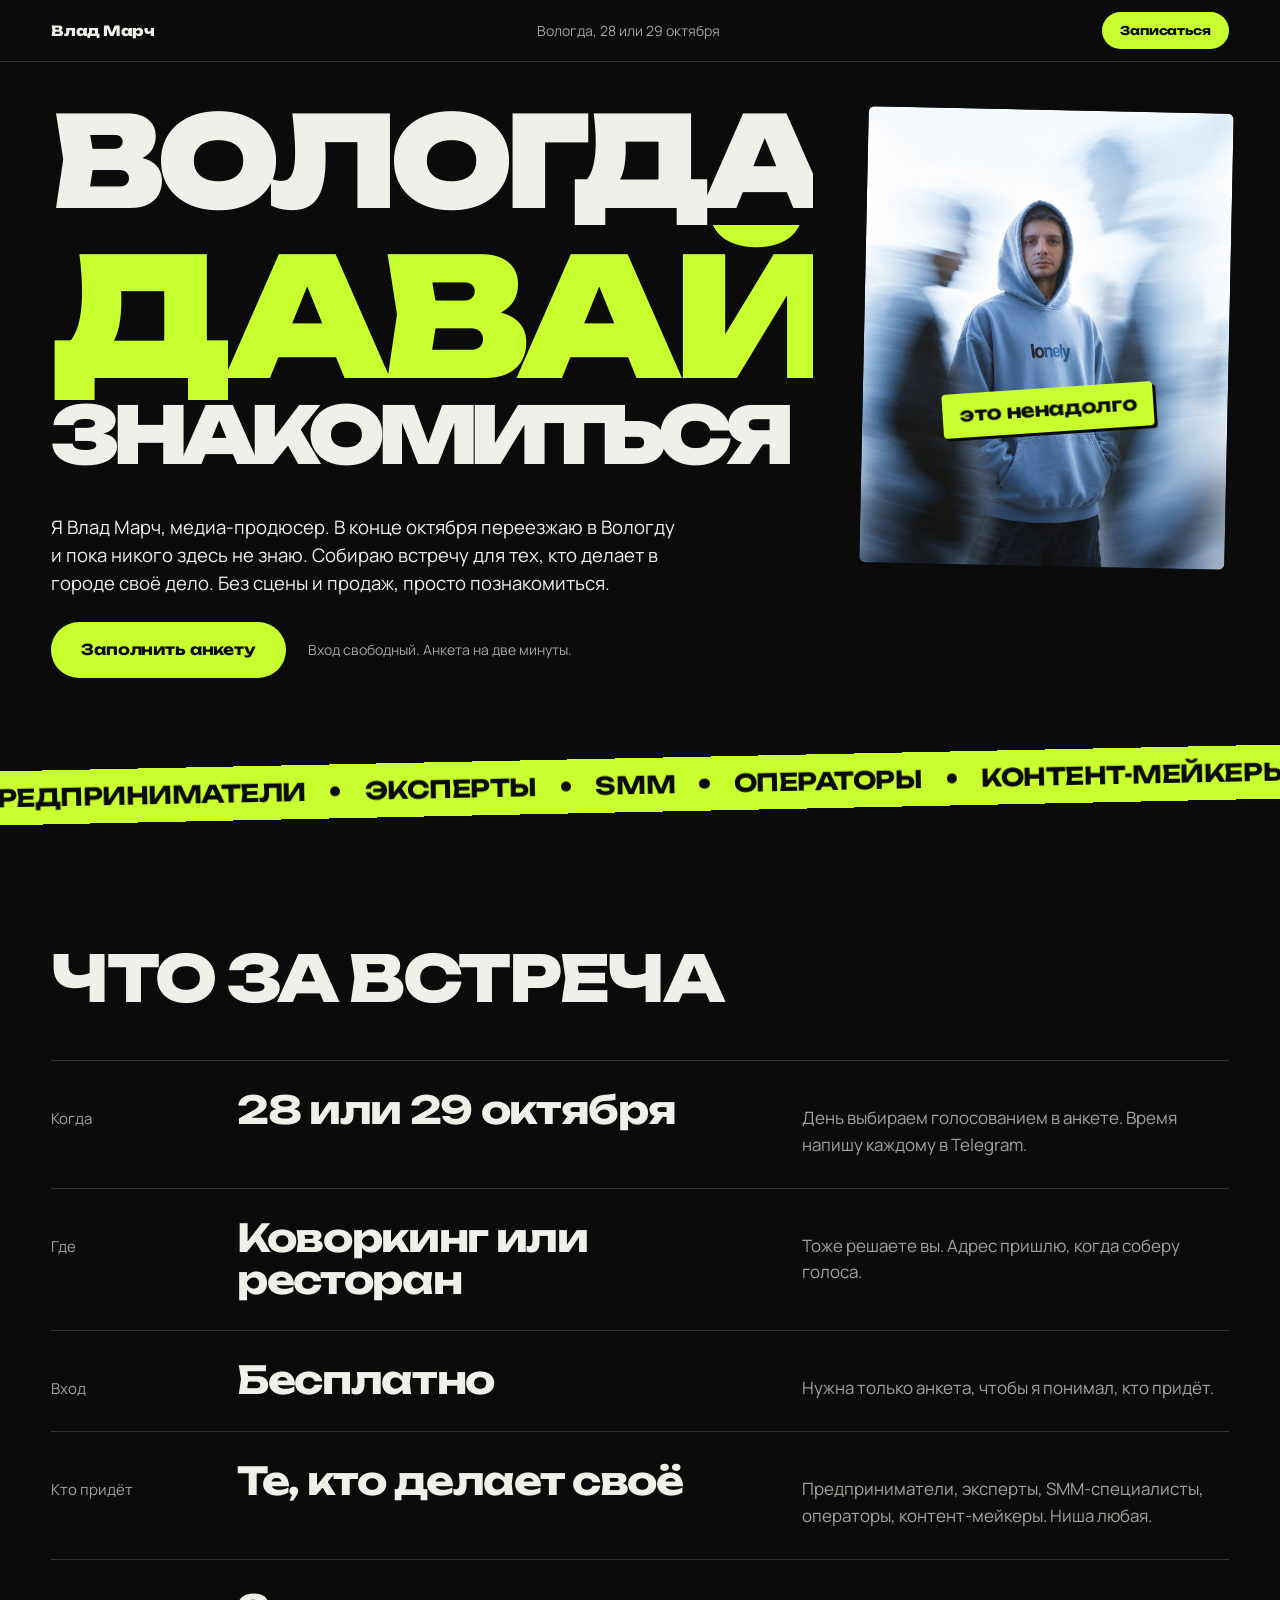
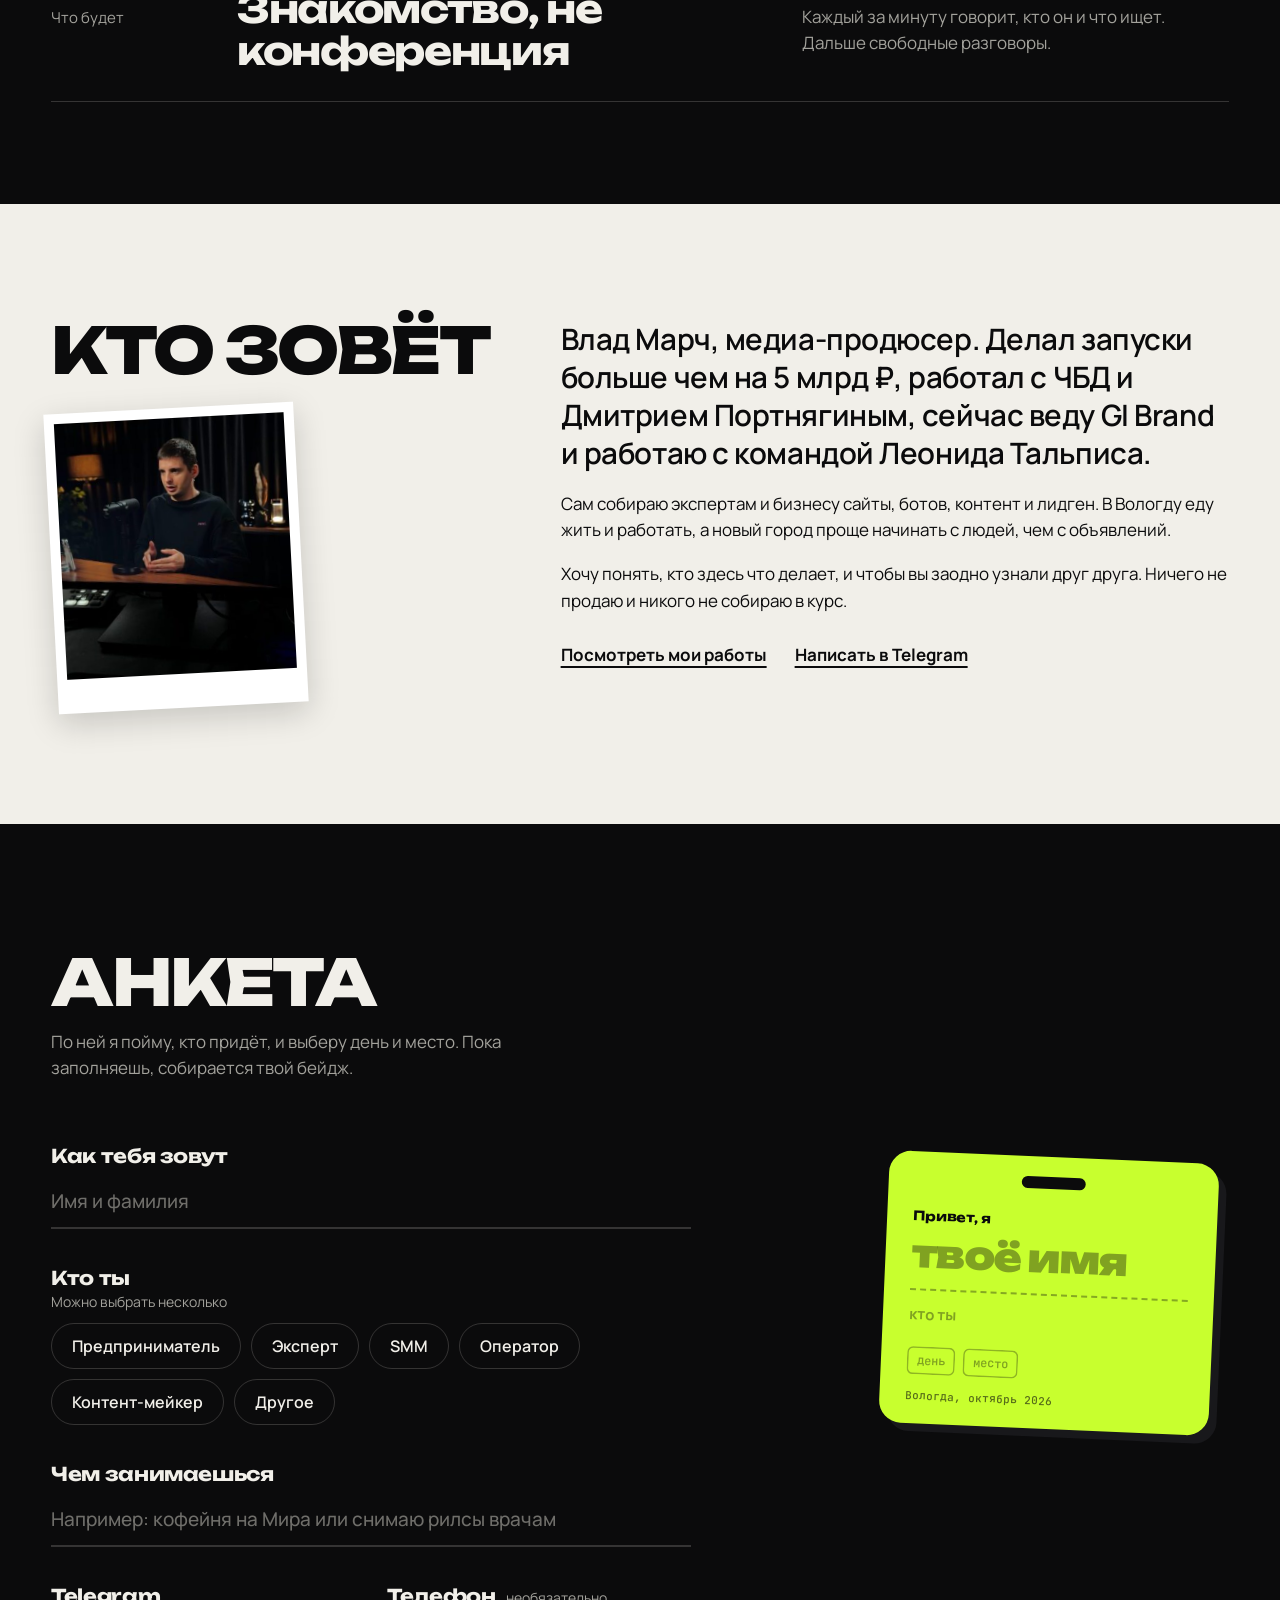
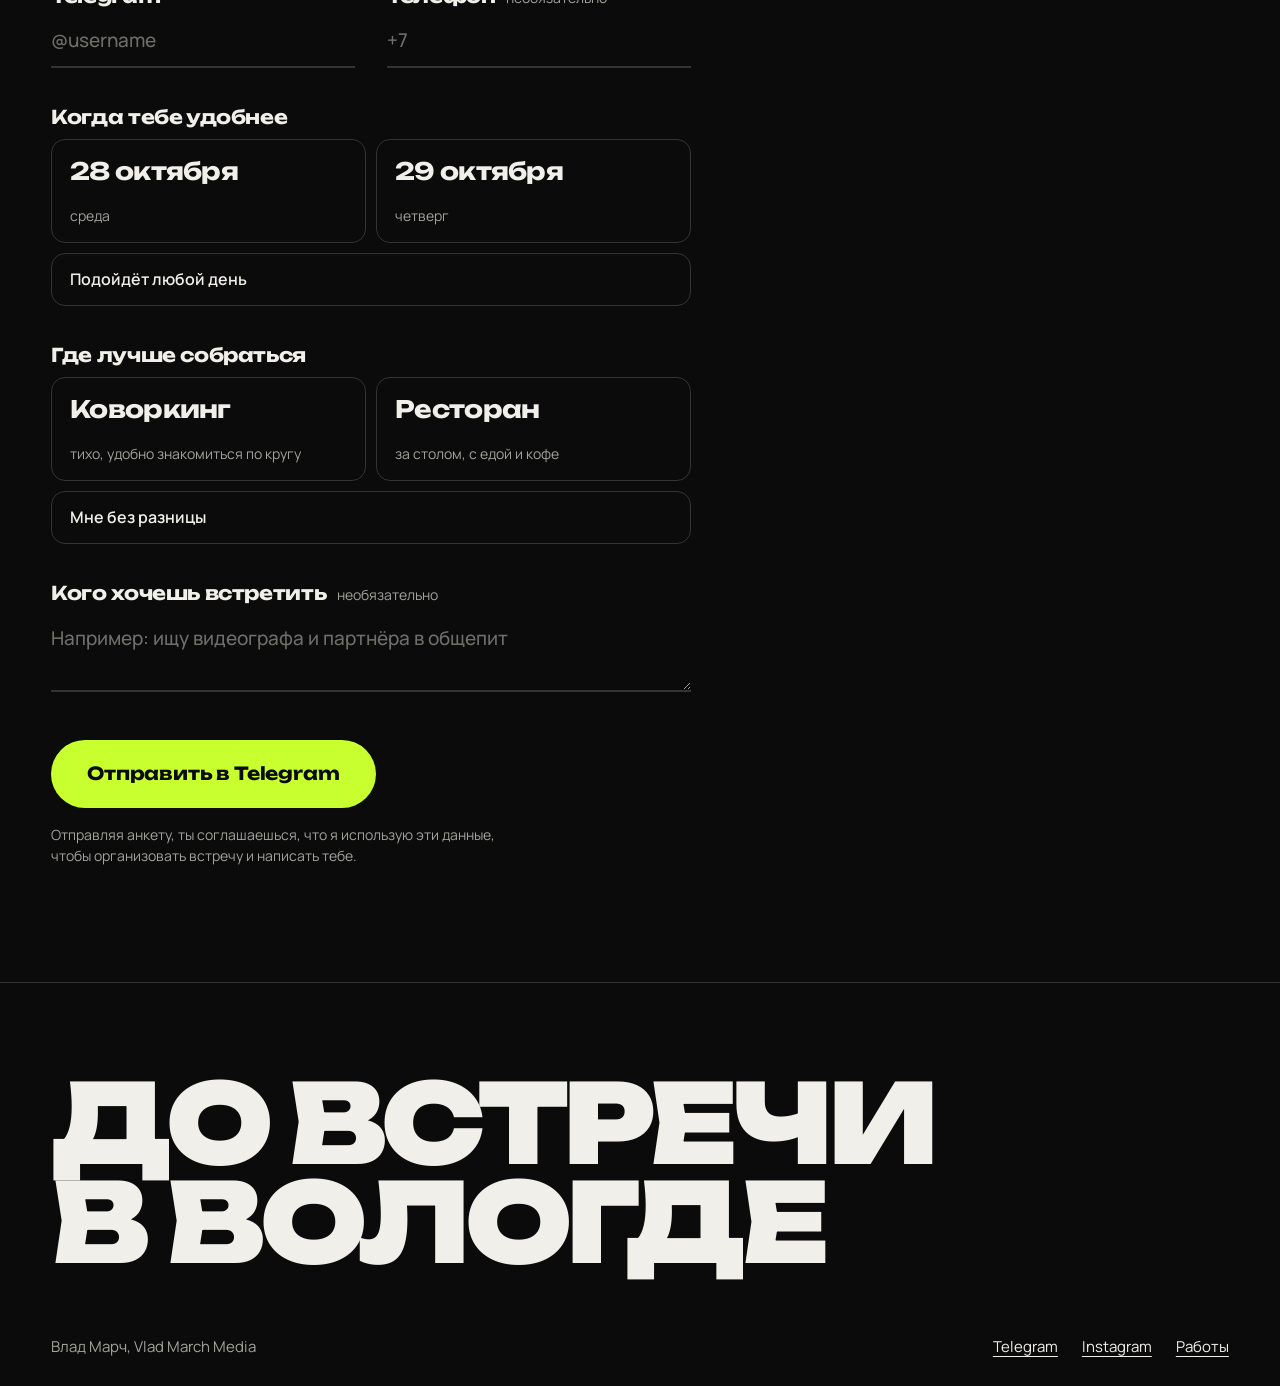
==== index.html @ 01458298 "Сайт встречи в Вологде: плакат, афиша, анкета с бейджем Co-Authored-By: Claude Opus 5.5 <noreply@ant" ====
<!doctype html>
<html lang="ru">
<head>
<meta charset="utf-8">
<meta name="viewport" content="width=device-width, initial-scale=1">
<title>Вологда, давай знакомиться. Встреча 28 или 29 октября</title>
<meta name="description" content="Бесплатная встреча для предпринимателей, экспертов, SMM-специалистов, операторов и контент-мейкеров Вологды. 28 или 29 октября 2026. Нужна только анкета.">
<meta name="robots" content="noindex">
<meta name="theme-color" content="#0b0b0c">
<meta property="og:type" content="website">
<meta property="og:title" content="Вологда, давай знакомиться">
<meta property="og:description" content="Бесплатная встреча для тех, кто делает своё дело в городе. 28 или 29 октября.">
<meta property="og:image" content="https://shumniyvlad-cell.github.io/vologda-networking/img/og.jpg">
<meta property="og:url" content="https://shumniyvlad-cell.github.io/vologda-networking/">
<meta name="twitter:card" content="summary_large_image">
<link rel="preconnect" href="https://fonts.googleapis.com">
<link rel="preconnect" href="https://fonts.gstatic.com" crossorigin>
<link href="https://fonts.googleapis.com/css2?family=JetBrains+Mono:wght@500&family=Manrope:wght@400;500;600;700&family=Unbounded:wght@500;700;800;900&display=swap" rel="stylesheet">
<link rel="stylesheet" href="style.css">
<script>
(function () {
  var d = document.documentElement, f = null;
  try {
    var q = new URLSearchParams(location.search);
    if (q.has("motion")) localStorage.setItem("motion", q.get("motion"));
    f = localStorage.getItem("motion");
  } catch (e) {}
  var reduce = window.matchMedia("(prefers-reduced-motion: reduce)").matches;
  if (f === "1" || (!reduce && f !== "0")) d.classList.add("motion");
})();
</script>
</head>
<body>

<header class="top">
  <a class="top-name" href="#about">Влад Марч</a>
  <p class="top-meta">Вологда, 28 или 29 октября</p>
  <a class="btn btn-sm" href="#anketa">Записаться</a>
</header>

<main>
  <section class="hero">
    <h1 class="poster" aria-label="Вологда, давай знакомиться">
      <span class="fit" aria-hidden="true"><span>Вологда</span></span>
      <span class="fit" aria-hidden="true"><span>давай</span></span>
      <span class="fit" aria-hidden="true"><span>знакомиться</span></span>
    </h1>

    <figure class="hero-photo">
      <img src="img/vlad.jpg" alt="Влад Марч в голубом худи с надписью lonely стоит среди размытых прохожих" width="1122" height="1402">
      <figcaption class="sticker">это ненадолго</figcaption>
    </figure>

    <div class="hero-foot">
      <p class="lede">Я Влад Марч, медиа-продюсер. В конце октября переезжаю в Вологду и пока никого здесь не знаю. Собираю встречу для тех, кто делает в городе своё дело. Без сцены и продаж, просто познакомиться.</p>
      <div class="hero-cta">
        <a class="btn" href="#anketa">Заполнить анкету</a>
        <p class="hint">Вход свободный. Анкета на две минуты.</p>
      </div>
    </div>
  </section>

  <div class="tape" aria-hidden="true">
    <div class="tape-track">
      <p><span>предприниматели</span><span>эксперты</span><span>SMM</span><span>операторы</span><span>контент-мейкеры</span><span>бизнесмены</span><span>все, кто делает своё</span></p>
      <p><span>предприниматели</span><span>эксперты</span><span>SMM</span><span>операторы</span><span>контент-мейкеры</span><span>бизнесмены</span><span>все, кто делает своё</span></p>
    </div>
  </div>

  <section class="afisha" id="vstrecha">
    <h2 class="h2">Что за встреча</h2>
    <dl class="rows">
      <div class="row">
        <dt>Когда</dt>
        <dd><strong>28 или 29 октября</strong><span>День выбираем голосованием в анкете. Время напишу каждому в Telegram.</span></dd>
      </div>
      <div class="row">
        <dt>Где</dt>
        <dd><strong>Коворкинг или ресторан</strong><span>Тоже решаете вы. Адрес пришлю, когда соберу голоса.</span></dd>
      </div>
      <div class="row">
        <dt>Вход</dt>
        <dd><strong>Бесплатно</strong><span>Нужна только анкета, чтобы я понимал, кто придёт.</span></dd>
      </div>
      <div class="row">
        <dt>Кто придёт</dt>
        <dd><strong>Те, кто делает своё</strong><span>Предприниматели, эксперты, SMM-специалисты, операторы, контент-мейкеры. Ниша любая.</span></dd>
      </div>
      <div class="row">
        <dt>Что будет</dt>
        <dd><strong>Знакомство, не конференция</strong><span>Каждый за минуту говорит, кто он и что ищет. Дальше свободные разговоры.</span></dd>
      </div>
    </dl>
  </section>

  <section class="about" id="about">
    <div class="about-side">
      <h2 class="h2">Кто зовёт</h2>
      <figure class="polaroid">
        <img src="img/vlad-podcast.jpg" alt="Влад Марч записывает подкаст за столом с микрофоном" width="386" height="430" loading="lazy">
      </figure>
    </div>
    <div class="about-body">
      <p class="about-lead">Влад Марч, медиа-продюсер. Делал запуски больше чем на 5&nbsp;млрд&nbsp;₽, работал с ЧБД и Дмитрием Портнягиным, сейчас веду GI&nbsp;Brand и работаю с командой Леонида Тальписа.</p>
      <p>Сам собираю экспертам и бизнесу сайты, ботов, контент и лидген. В Вологду еду жить и работать, а новый город проще начинать с людей, чем с объявлений.</p>
      <p>Хочу понять, кто здесь что делает, и чтобы вы заодно узнали друг друга. Ничего не продаю и никого не собираю в курс.</p>
      <p class="about-links">
        <a href="https://shumniyvlad-cell.github.io/vlad-portfolio/" target="_blank" rel="noopener">Посмотреть мои работы</a>
        <a href="https://t.me/marchvlv" target="_blank" rel="noopener">Написать в Telegram</a>
      </p>
    </div>
  </section>

  <section class="anketa" id="anketa">
    <div class="anketa-head">
      <h2 class="h2">Анкета</h2>
      <p>По ней я пойму, кто придёт, и выберу день и место. Пока заполняешь, собирается твой бейдж.</p>
    </div>

    <form class="form" id="form" novalidate>
      <div class="fields">
        <div class="field">
          <label for="f-name">Как тебя зовут</label>
          <input id="f-name" name="name" type="text" autocomplete="name" placeholder="Имя и фамилия" required>
          <p class="err" data-err="name"></p>
        </div>

        <fieldset class="field">
          <legend>Кто ты</legend>
          <p class="sub">Можно выбрать несколько</p>
          <div class="chips">
            <label class="chip"><input type="checkbox" name="role" value="Предприниматель"><span>Предприниматель</span></label>
            <label class="chip"><input type="checkbox" name="role" value="Эксперт"><span>Эксперт</span></label>
            <label class="chip"><input type="checkbox" name="role" value="SMM"><span>SMM</span></label>
            <label class="chip"><input type="checkbox" name="role" value="Оператор"><span>Оператор</span></label>
            <label class="chip"><input type="checkbox" name="role" value="Контент-мейкер"><span>Контент-мейкер</span></label>
            <label class="chip"><input type="checkbox" name="role" value="Другое"><span>Другое</span></label>
          </div>
          <p class="err" data-err="role"></p>
        </fieldset>

        <div class="field">
          <label for="f-what">Чем занимаешься</label>
          <input id="f-what" name="what" type="text" placeholder="Например: кофейня на Мира или снимаю рилсы врачам" maxlength="90">
        </div>

        <div class="field-pair">
          <div class="field">
            <label for="f-tg">Telegram</label>
            <input id="f-tg" name="telegram" type="text" autocomplete="off" autocapitalize="off" spellcheck="false" placeholder="@username" required>
            <p class="err" data-err="telegram"></p>
          </div>
          <div class="field">
            <label for="f-phone">Телефон <i>необязательно</i></label>
            <input id="f-phone" name="phone" type="tel" autocomplete="tel" placeholder="+7">
          </div>
        </div>

        <fieldset class="field">
          <legend>Когда тебе удобнее</legend>
          <div class="votes">
            <label class="vote"><input type="radio" name="date" value="28 октября" data-badge="28.10, среда"><span><b>28 октября</b><i>среда</i></span></label>
            <label class="vote"><input type="radio" name="date" value="29 октября" data-badge="29.10, четверг"><span><b>29 октября</b><i>четверг</i></span></label>
            <label class="vote vote-any"><input type="radio" name="date" value="Любой из двух дней" data-badge="28 или 29.10"><span><b>Подойдёт любой день</b></span></label>
          </div>
          <p class="err" data-err="date"></p>
        </fieldset>

        <fieldset class="field">
          <legend>Где лучше собраться</legend>
          <div class="votes">
            <label class="vote"><input type="radio" name="place" value="Коворкинг" data-badge="коворкинг"><span><b>Коворкинг</b><i>тихо, удобно знакомиться по кругу</i></span></label>
            <label class="vote"><input type="radio" name="place" value="Ресторан" data-badge="ресторан"><span><b>Ресторан</b><i>за столом, с едой и кофе</i></span></label>
            <label class="vote vote-any"><input type="radio" name="place" value="Без разницы" data-badge="где угодно"><span><b>Мне без разницы</b></span></label>
          </div>
          <p class="err" data-err="place"></p>
        </fieldset>

        <div class="field">
          <label for="f-seek">Кого хочешь встретить <i>необязательно</i></label>
          <textarea id="f-seek" name="seek" rows="2" placeholder="Например: ищу видеографа и партнёра в общепит" maxlength="300"></textarea>
        </div>

        <input class="hp" type="text" name="company" tabindex="-1" autocomplete="off" aria-hidden="true">
      </div>

      <aside class="badge-wrap" aria-hidden="true">
        <div class="badge" id="badge">
          <span class="badge-slot"></span>
          <p class="badge-hello">Привет, я</p>
          <p class="badge-name is-empty" id="b-name">твоё имя</p>
          <p class="badge-role is-empty" id="b-role">кто ты</p>
          <p class="badge-what" id="b-what"></p>
          <div class="badge-foot">
            <span class="is-empty" id="b-date">день</span>
            <span class="is-empty" id="b-place">место</span>
          </div>
          <p class="badge-city">Вологда, октябрь 2026</p>
          <span class="badge-stamp">в списке</span>
        </div>
      </aside>

      <div class="submit">
        <button class="btn btn-lg" type="submit" id="submit">Записаться на встречу</button>
        <p class="consent">Отправляя анкету, ты соглашаешься, что я использую эти данные, чтобы организовать встречу и написать тебе.</p>
        <p class="err err-form" data-err="form"></p>
      </div>
    </form>

    <div class="done" id="done" hidden tabindex="-1">
      <h3 class="done-title" id="done-title"></h3>
      <p id="done-text"></p>
      <div class="done-actions">
        <a class="btn" id="done-tg" href="#" target="_blank" rel="noopener" hidden>Открыть Telegram с анкетой</a>
        <button class="link-btn" type="button" id="done-copy" hidden>Скопировать анкету</button>
      </div>
    </div>
  </section>
</main>

<footer class="foot">
  <p class="foot-big">До встречи<br>в Вологде</p>
  <div class="foot-row">
    <p>Влад Марч, Vlad March Media</p>
    <p class="foot-links">
      <a href="https://t.me/marchvlv" target="_blank" rel="noopener">Telegram</a>
      <a href="https://www.instagram.com/march.vlv" target="_blank" rel="noopener">Instagram</a>
      <a href="https://shumniyvlad-cell.github.io/vlad-portfolio/" target="_blank" rel="noopener">Работы</a>
    </p>
  </div>
</footer>

<script src="main.js"></script>
</body>
</html>
---- style.css ----
:root {
  --ink: #0b0b0c;
  --ink-2: #18181b;
  --paper: #f1efe9;
  --muted: #a3a29c;
  --line: rgba(241, 239, 233, .18);
  --lime: #c8ff2e;
  --ice: #b9cfe8;
  --warn: #ff7a59;
  --display: "Unbounded", "Arial Black", system-ui, sans-serif;
  --body: "Manrope", system-ui, -apple-system, sans-serif;
  --mono: "JetBrains Mono", ui-monospace, monospace;
  --pad: clamp(16px, 4vw, 56px);
  --ease: cubic-bezier(.2, .8, .2, 1);
  color-scheme: dark;
}

*, *::before, *::after { box-sizing: border-box; margin: 0; padding: 0; }
html { -webkit-text-size-adjust: 100%; overflow-x: clip; }
html.motion { scroll-behavior: smooth; }
body {
  background: var(--ink);
  color: var(--paper);
  font: 400 17px/1.55 var(--body);
  overflow-x: clip;
  -webkit-font-smoothing: antialiased;
}
img { display: block; max-width: 100%; height: auto; }
a { color: inherit; }
fieldset { border: 0; min-width: 0; }
::selection { background: var(--lime); color: var(--ink); }
:focus-visible { outline: 3px solid var(--lime); outline-offset: 3px; }
[hidden] { display: none !important; }
[id] { scroll-margin-top: 84px; }

/* кнопки */
.btn {
  display: inline-flex; align-items: center; justify-content: center;
  font: 700 15px/1.1 var(--display); letter-spacing: -.01em;
  color: var(--ink); background: var(--lime);
  padding: 20px 30px; border: 0; border-radius: 999px;
  text-decoration: none; cursor: pointer;
  transition: transform .25s var(--ease), box-shadow .25s var(--ease);
}
.btn:hover { transform: translate(-2px, -2px); box-shadow: 4px 4px 0 var(--paper); }
.btn:active { transform: none; box-shadow: none; }
.btn:focus-visible { outline-color: var(--paper); }
.btn-sm { font-size: 12px; padding: 12px 18px; }
.btn-lg { font-size: clamp(15px, 1.5vw, 18px); padding: 24px 36px; }
.btn[disabled] { opacity: .6; cursor: progress; transform: none; box-shadow: none; }
.link-btn {
  font: 600 15px/1.2 var(--body); color: var(--paper); background: none; border: 0;
  text-decoration: underline; text-underline-offset: 4px; cursor: pointer; padding: 8px 0;
}

/* шапка */
.top {
  position: fixed; inset: 0 0 auto 0; z-index: 40;
  display: flex; align-items: center; justify-content: space-between; gap: 16px;
  padding: 12px var(--pad);
  background: var(--ink); border-bottom: 1px solid var(--line);
}
.top-name { font: 800 14px/1 var(--display); letter-spacing: -.02em; text-decoration: none; }
.top-meta { font-size: 14px; color: var(--muted); }

/* первый экран */
.hero {
  display: grid; gap: clamp(20px, 3vw, 40px);
  grid-template-columns: minmax(0, 1fr);
  grid-template-areas: "title" "photo" "foot";
  padding: 88px var(--pad) clamp(40px, 6vw, 72px);
}
.poster {
  grid-area: title;
  font: 900 12vw/.9 var(--display);
  letter-spacing: -.05em; text-transform: uppercase;
}
.fit { display: block; overflow: hidden; white-space: nowrap; padding-bottom: .06em; }
.fit > span { display: inline-block; }
.fit:nth-child(2) { color: var(--lime); padding-top: .1em; }

.hero-photo {
  grid-area: photo; position: relative; align-self: start;
  aspect-ratio: 5 / 4; transform: rotate(1.2deg);
}
.hero-photo img { width: 100%; height: 100%; object-fit: cover; object-position: 50% 34%; border-radius: 6px; }
.sticker {
  position: absolute; left: 27%; top: 74%;
  font: 700 clamp(13px, 1.5vw, 19px)/1 var(--display); letter-spacing: -.02em;
  color: var(--ink); background: var(--lime);
  padding: .65em .9em; border-radius: 4px;
  transform: rotate(-5deg); white-space: nowrap;
  box-shadow: 3px 3px 0 var(--ink);
}

.hero-foot { grid-area: foot; display: grid; gap: 24px; align-content: start; }
.lede { font-size: clamp(17px, 1.45vw, 21px); line-height: 1.5; max-width: 34em; }
.hero-cta { display: flex; flex-wrap: wrap; align-items: center; gap: 14px 22px; }
.hint { font-size: 14px; color: var(--muted); }

@media (min-width: 900px) {
  .hero {
    grid-template-columns: minmax(0, 1fr) minmax(280px, 31%);
    grid-template-areas: "title photo" "foot photo";
    grid-template-rows: auto 1fr;
    column-gap: clamp(28px, 4vw, 64px);
    padding-top: 104px;
  }
  .hero-photo { aspect-ratio: 4 / 5; margin-top: 6px; }
  .hero-photo img { object-position: 50% 50%; }
  .sticker { left: 22%; top: 61%; }
}
@media (max-width: 560px) { .top-meta { display: none; } }

/* лента */
.tape {
  background: var(--lime); color: var(--ink);
  width: 104vw; margin: 8px 0 8px -2vw; padding: 15px 0;
  transform: rotate(-1.2deg); overflow: hidden;
}
.tape-track { display: flex; width: max-content; }
.tape p { display: flex; flex: none; font: 700 clamp(15px, 1.9vw, 26px)/1 var(--display); letter-spacing: -.02em; text-transform: uppercase; white-space: nowrap; }
.tape span { display: inline-flex; align-items: center; }
.tape span::after { content: ""; width: .42em; height: .42em; border-radius: 50%; background: var(--ink); margin: 0 1em; }
.motion .tape-track { animation: tape 32s linear infinite; }
@keyframes tape { to { transform: translateX(-50%); } }

/* заголовки секций */
.h2 {
  font: 800 clamp(30px, 5vw, 72px)/.95 var(--display);
  letter-spacing: -.04em; text-transform: uppercase;
}

/* афиша */
.afisha { padding: clamp(72px, 10vw, 140px) var(--pad) clamp(56px, 8vw, 110px); }
.rows { margin-top: clamp(28px, 4vw, 56px); border-top: 1px solid var(--line); }
.row { display: grid; gap: 6px; padding: 22px 0 24px; border-bottom: 1px solid var(--line); }
.row dt { font-size: 15px; color: var(--muted); }
.row dd { display: grid; gap: 8px; }
.row strong { font: 700 clamp(21px, 3vw, 42px)/1.08 var(--display); letter-spacing: -.035em; }
.row dd span { color: var(--muted); max-width: 30em; }
@media (min-width: 900px) {
  .row { grid-template-columns: 180px minmax(0, 1fr); align-items: baseline; padding: 28px 0 30px; }
  .row dd { grid-template-columns: minmax(0, 1.25fr) minmax(0, 1fr); gap: 32px; align-items: baseline; }
}

/* кто зовёт */
.about {
  background: var(--paper); color: var(--ink);
  padding: clamp(64px, 9vw, 120px) var(--pad);
  display: grid; gap: clamp(28px, 5vw, 72px);
}
.about ::selection { background: var(--ink); color: var(--lime); }
.about-side { display: grid; gap: 28px; align-content: start; justify-items: start; }
.polaroid { background: #fff; padding: 10px 10px 34px; transform: rotate(-3deg); box-shadow: 0 10px 30px rgba(11, 11, 12, .18); width: min(250px, 62vw); }
.about-body { display: grid; gap: 18px; align-content: start; max-width: 40em; }
.about-lead { font: 600 clamp(21px, 2.3vw, 31px)/1.3 var(--body); letter-spacing: -.015em; }
.about-links { display: flex; flex-wrap: wrap; gap: 10px 28px; margin-top: 10px; }
.about-links a { font-weight: 700; text-underline-offset: 5px; text-decoration-thickness: 2px; }
.about-links a:hover { background: var(--lime); }
.about :focus-visible { outline-color: var(--ink); }
@media (min-width: 900px) {
  .about { grid-template-columns: minmax(0, .8fr) minmax(0, 1.2fr); }
}

/* анкета */
.anketa { padding: clamp(72px, 10vw, 140px) var(--pad) clamp(64px, 9vw, 120px); }
.anketa-head { display: grid; gap: 16px; margin-bottom: clamp(32px, 5vw, 64px); }
.anketa-head p { color: var(--muted); max-width: 30em; }

.form { display: grid; gap: 40px; grid-template-columns: minmax(0, 1fr); }
.fields { display: grid; gap: 38px; }
.field { display: grid; gap: 10px; align-content: start; }
.field-pair { display: grid; gap: 38px; }
.field > label, .field > legend { font: 700 clamp(16px, 1.5vw, 19px)/1.2 var(--display); letter-spacing: -.02em; }
.field > legend { margin-bottom: 10px; }
.field > label i { font: 400 14px/1 var(--body); font-style: normal; color: var(--muted); letter-spacing: 0; margin-left: 6px; }
.sub { font-size: 14px; color: var(--muted); margin-top: -8px; }

.field input[type="text"], .field input[type="tel"], .field textarea {
  width: 100%; font: 500 19px/1.4 var(--body); color: var(--paper);
  background: transparent; border: 0; border-bottom: 2px solid var(--line);
  padding: 10px 0 12px; border-radius: 0; resize: vertical;
  transition: border-color .2s;
}
.field input::placeholder, .field textarea::placeholder { color: #6f6e6a; }
.field input:focus, .field textarea:focus { outline: none; border-bottom-color: var(--lime); }
.field.is-bad input { border-bottom-color: var(--warn); }
.err { font-size: 14px; color: var(--warn); min-height: 0; }
.err:empty { display: none; }
.hp { position: absolute; left: -9999px; width: 1px; height: 1px; opacity: 0; }

.chips { display: flex; flex-wrap: wrap; gap: 10px; }
.chip, .vote { position: relative; cursor: pointer; }
.chip input, .vote input { position: absolute; opacity: 0; inset: 0; width: 100%; height: 100%; cursor: pointer; margin: 0; }
.chip span {
  display: block; font: 600 16px/1 var(--body); padding: 14px 20px;
  border: 1.5px solid var(--line); border-radius: 999px;
  transition: background .18s, color .18s, border-color .18s;
}
.chip:hover span { border-color: var(--paper); }
.chip input:checked + span { background: var(--lime); border-color: var(--lime); color: var(--ink); }
.chip input:focus-visible + span, .vote input:focus-visible + span { outline: 3px solid var(--lime); outline-offset: 3px; }

.votes { display: grid; gap: 10px; grid-template-columns: repeat(2, minmax(0, 1fr)); }
.vote span {
  display: grid; gap: 8px; align-content: space-between; height: 100%; min-height: 104px;
  padding: 18px 18px 16px; border: 1.5px solid var(--line); border-radius: 14px;
  transition: background .18s, color .18s, border-color .18s, transform .25s var(--ease);
}
.vote b { font: 700 clamp(16px, 1.9vw, 24px)/1.1 var(--display); letter-spacing: -.03em; }
.vote i { font: 400 14px/1.35 var(--body); font-style: normal; color: var(--muted); }
.vote:hover span { border-color: var(--paper); }
.vote input:checked + span { background: var(--lime); border-color: var(--lime); color: var(--ink); transform: rotate(-1deg); }
.vote input:checked + span i { color: rgba(11, 11, 12, .7); }
.vote-any { grid-column: 1 / -1; }
.vote-any span { min-height: 0; padding: 16px 18px; }
.vote-any b { font: 600 16px/1.2 var(--body); letter-spacing: 0; }
.vote-any input:checked + span { transform: none; }

/* бейдж */
.badge-wrap { display: grid; justify-items: center; padding: 8px 0; }
.badge {
  position: relative; width: min(330px, 100%);
  background: var(--lime); color: var(--ink);
  border-radius: 22px; padding: 58px 26px 22px;
  transform: rotate(2.5deg);
  box-shadow: 8px 8px 0 var(--ink-2);
  transition: transform .5s var(--ease);
}
.badge-slot { position: absolute; top: 20px; left: 50%; width: 64px; height: 12px; margin-left: -32px; border-radius: 99px; background: var(--ink); }
.badge-hello { font: 700 13px/1 var(--display); letter-spacing: -.01em; }
.badge-name { font: 900 38px/1 var(--display); letter-spacing: -.045em; margin-top: 12px; overflow-wrap: anywhere; min-height: 1em; }
.badge-name.is-mid { font-size: 28px; }
.badge-name.is-long { font-size: 21px; line-height: 1.08; }
.badge-role { font: 700 15px/1.3 var(--body); margin-top: 16px; padding-top: 14px; border-top: 2px dashed rgba(11, 11, 12, .35); }
.badge-what { font: 500 15px/1.35 var(--body); margin-top: 4px; overflow-wrap: anywhere; }
.badge-foot { display: flex; flex-wrap: wrap; gap: 8px; margin-top: 22px; }
.badge-foot span { font: 500 12px/1 var(--mono); background: var(--ink); color: var(--lime); padding: 8px 10px; border-radius: 6px; }
.badge-foot .is-empty { background: transparent; color: rgba(11, 11, 12, .45); box-shadow: inset 0 0 0 1.5px rgba(11, 11, 12, .3); }
.badge-city { font: 500 11px/1 var(--mono); margin-top: 16px; opacity: .6; }
.badge .is-empty { color: rgba(11, 11, 12, .38); }
.badge-stamp {
  position: absolute; right: 16px; top: 48px;
  font: 800 15px/1 var(--display); letter-spacing: -.01em; text-transform: uppercase;
  color: var(--ink); border: 3px solid var(--ink); border-radius: 8px; padding: 9px 11px;
  transform: rotate(-14deg) scale(1.6); opacity: 0;
}
.badge.is-stamped .badge-stamp { opacity: 1; transform: rotate(-14deg) scale(1); transition: transform .35s cubic-bezier(.3, 1.6, .5, 1), opacity .12s; }
.badge.is-stamped { transform: rotate(-2deg); }
.motion .badge.is-tick { animation: tick .32s var(--ease); }
@keyframes tick { 40% { transform: rotate(1deg) scale(1.025); } }

.submit { display: grid; gap: 16px; justify-items: start; }
.consent { font-size: 14px; color: var(--muted); max-width: 34em; }
.err-form { font-size: 16px; }

.done { display: grid; gap: 18px; justify-items: start; max-width: 36em; padding: 8px 0; }
.done:focus { outline: none; }
.done-title { font: 800 clamp(26px, 3.4vw, 46px)/1 var(--display); letter-spacing: -.04em; text-transform: uppercase; color: var(--lime); }
.done p { font-size: 19px; }
.done-actions { display: flex; flex-wrap: wrap; align-items: center; gap: 12px 24px; margin-top: 6px; }

@media (min-width: 900px) {
  .form { grid-template-columns: minmax(0, 1fr) 360px; column-gap: clamp(40px, 7vw, 110px); row-gap: 48px; align-items: start; }
  .fields { grid-column: 1; grid-row: 1; max-width: 640px; }
  .field-pair { grid-template-columns: 1fr 1fr; gap: 32px; }
  .badge-wrap { grid-column: 2; grid-row: 1 / span 2; position: sticky; top: 104px; padding-top: 12px; }
  .submit { grid-column: 1; grid-row: 2; }
  .form.is-done { grid-template-columns: minmax(0, 1fr) 360px; }
}
.form.is-done .fields, .form.is-done .submit { display: none; }
.anketa.is-done { display: grid; }
@media (min-width: 900px) {
  .anketa.is-done { grid-template-columns: minmax(0, 1fr) 360px; column-gap: clamp(40px, 7vw, 110px); align-items: start; }
  .anketa.is-done .anketa-head { grid-column: 1 / -1; }
  .anketa.is-done .form { display: block; grid-column: 2; grid-row: 2; }
  .anketa.is-done .done { grid-column: 1; grid-row: 2; }
  .anketa.is-done .badge-wrap { position: static; }
}

/* подвал */
.foot { border-top: 1px solid var(--line); padding: clamp(48px, 7vw, 96px) var(--pad) 28px; display: grid; gap: clamp(32px, 5vw, 64px); }
.foot-big { font: 900 clamp(34px, 8.6vw, 136px)/.9 var(--display); letter-spacing: -.05em; text-transform: uppercase; }
.foot-row { display: flex; flex-wrap: wrap; justify-content: space-between; gap: 12px 32px; font-size: 15px; color: var(--muted); }
.foot-links { display: flex; flex-wrap: wrap; gap: 8px 24px; }
.foot-links a { color: var(--paper); text-underline-offset: 4px; }
.foot-links a:hover { color: var(--lime); }

/* выход первого экрана: один раз при загрузке */
.motion .fit > span { transform: translateY(108%); animation: rise .9s var(--ease) forwards; }
.motion .fit:nth-child(2) > span { animation-delay: .09s; }
.motion .fit:nth-child(3) > span { animation-delay: .18s; }
.motion .hero-photo img { clip-path: inset(100% 0 0 0); animation: unveil 1s var(--ease) .25s forwards; }
.motion .sticker { opacity: 0; animation: slap .4s cubic-bezier(.3, 1.6, .5, 1) 1.15s forwards; }
@keyframes rise { to { transform: none; } }
@keyframes unveil { to { clip-path: inset(0); } }
@keyframes slap { from { opacity: 0; transform: rotate(-16deg) scale(1.7); } to { opacity: 1; transform: rotate(-5deg) scale(1); } }
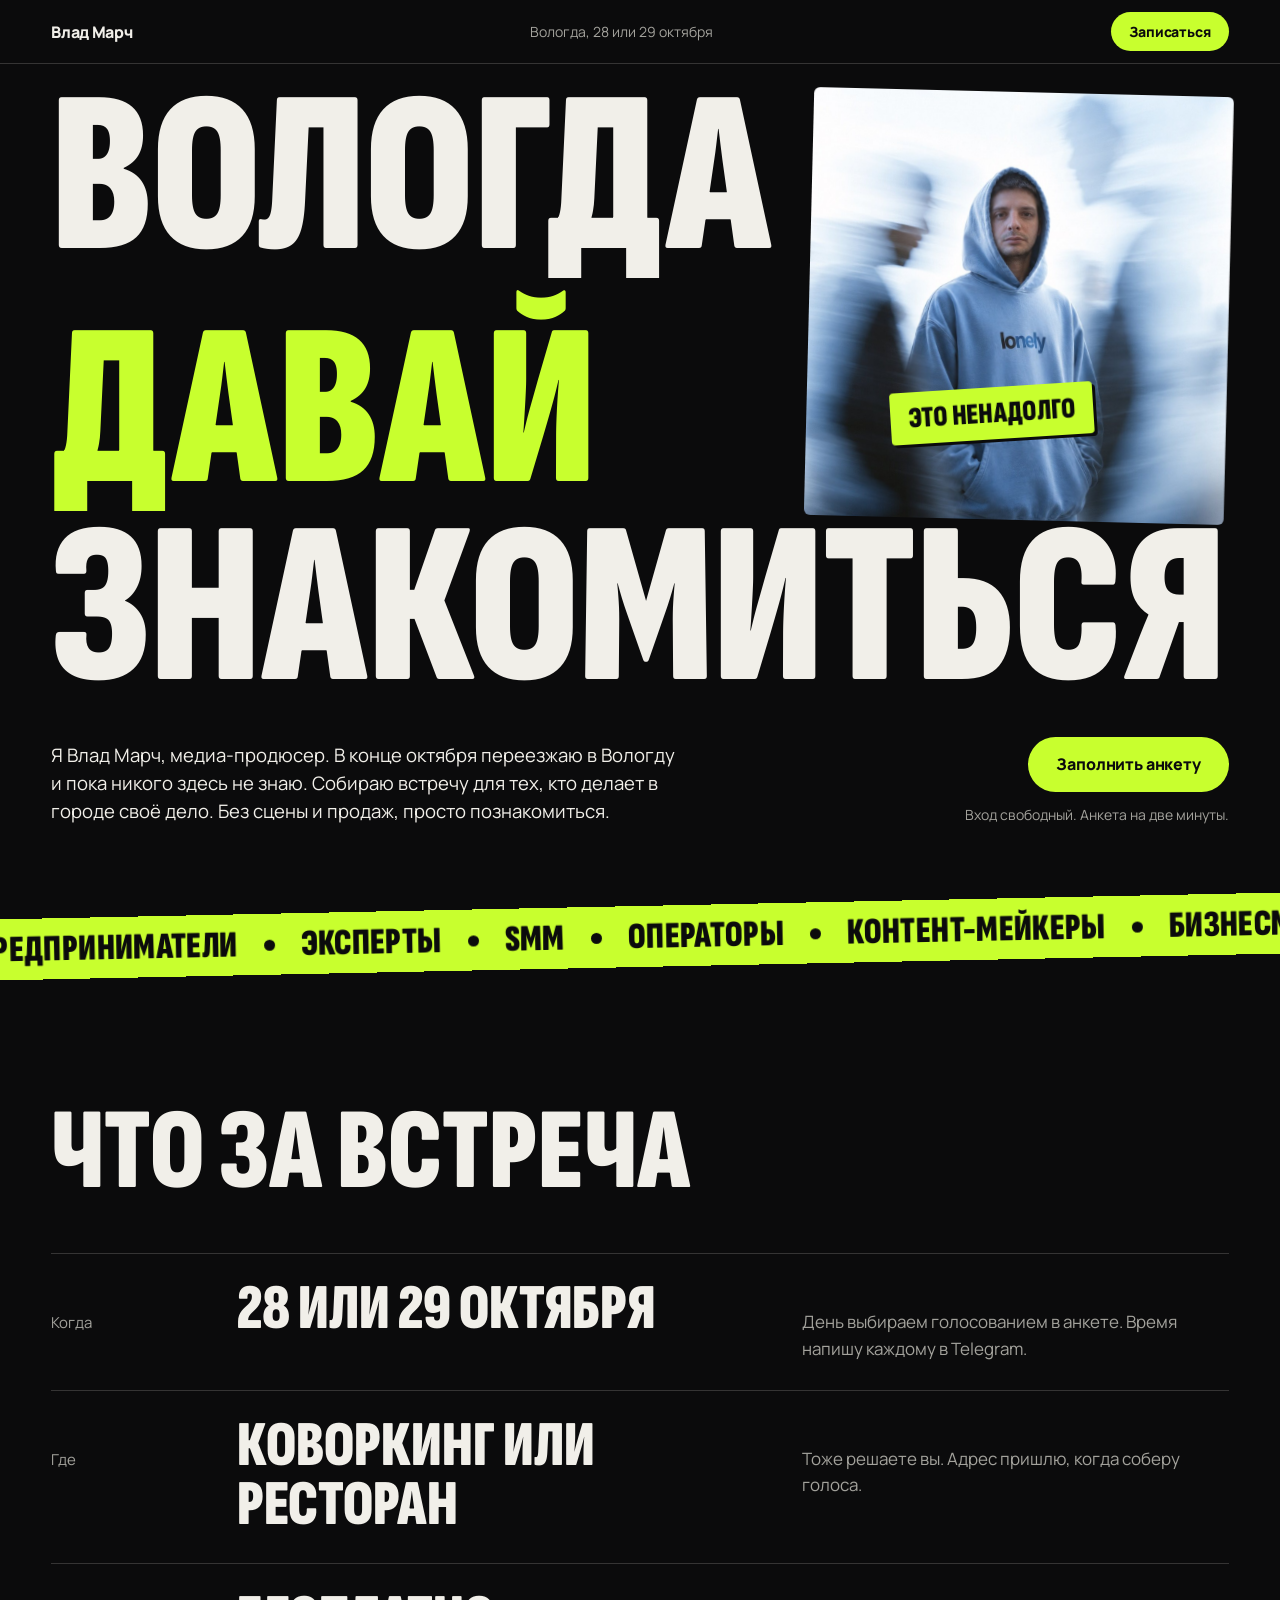
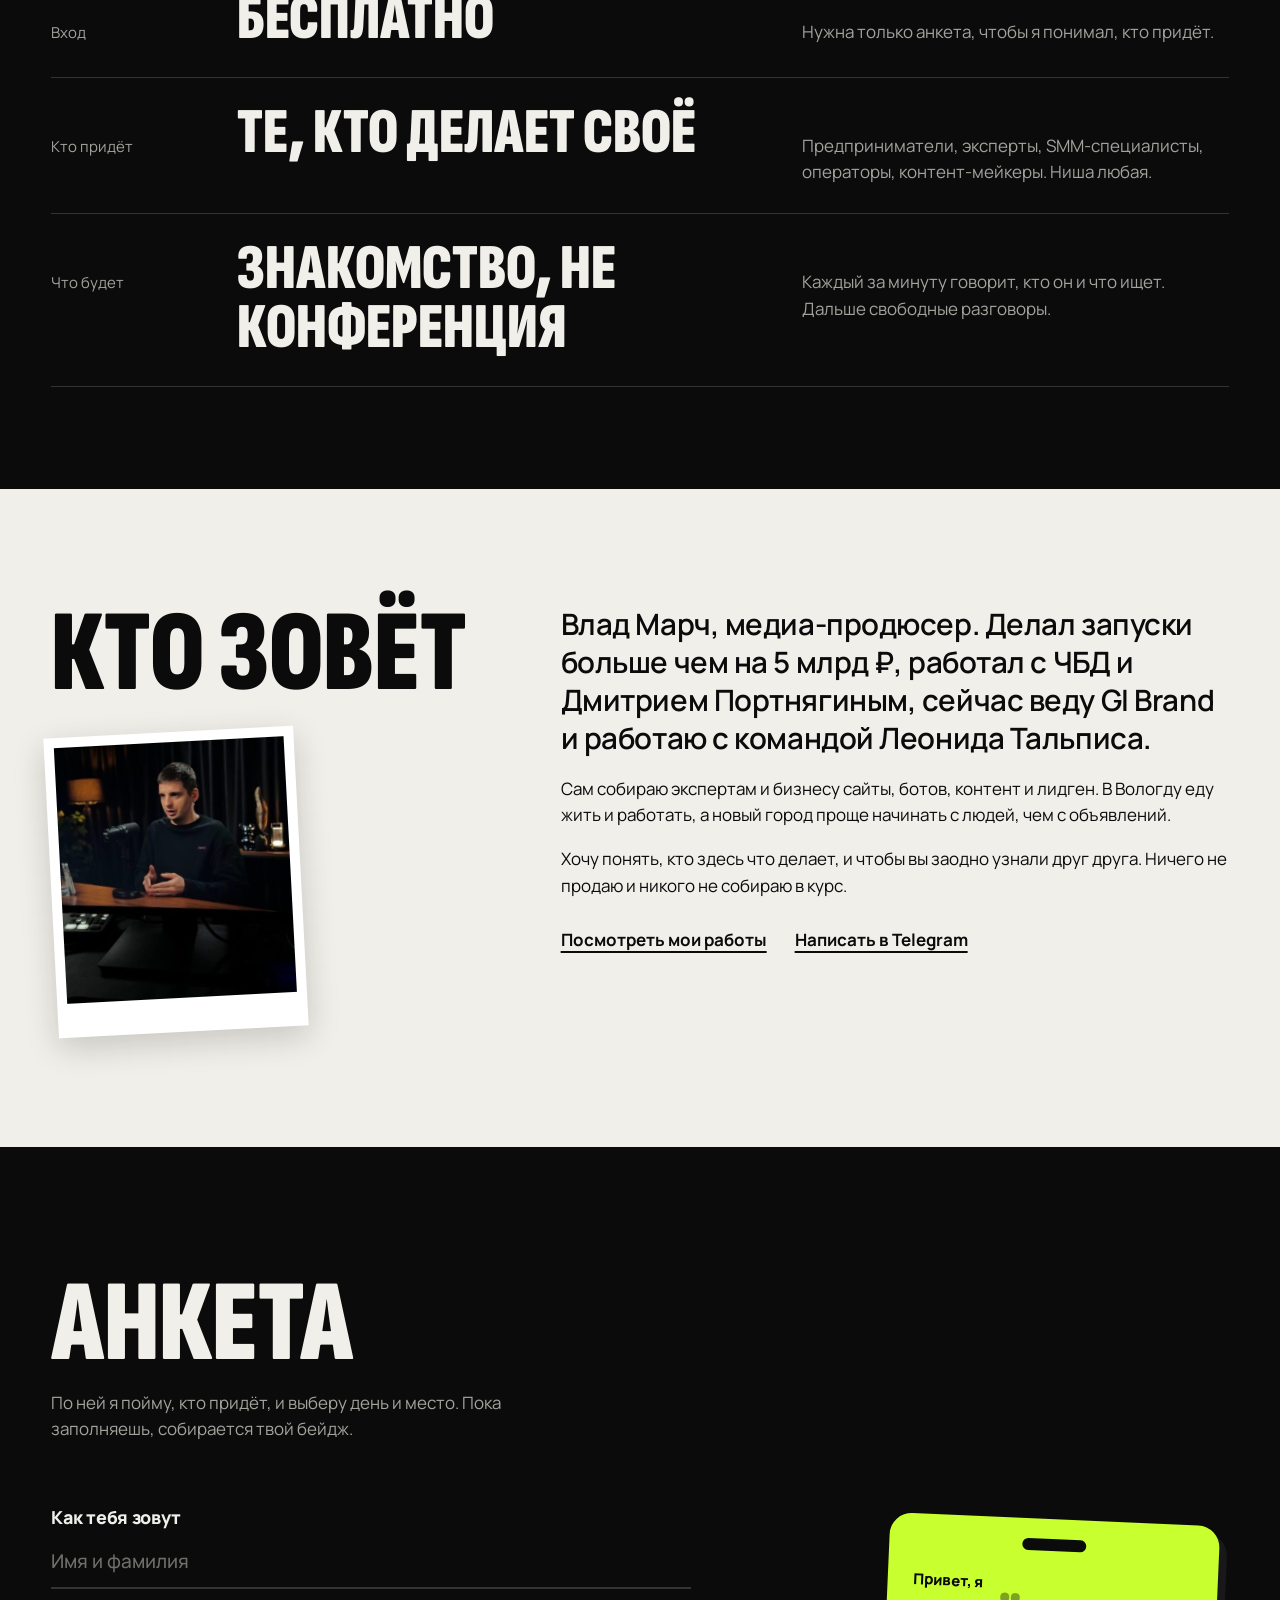
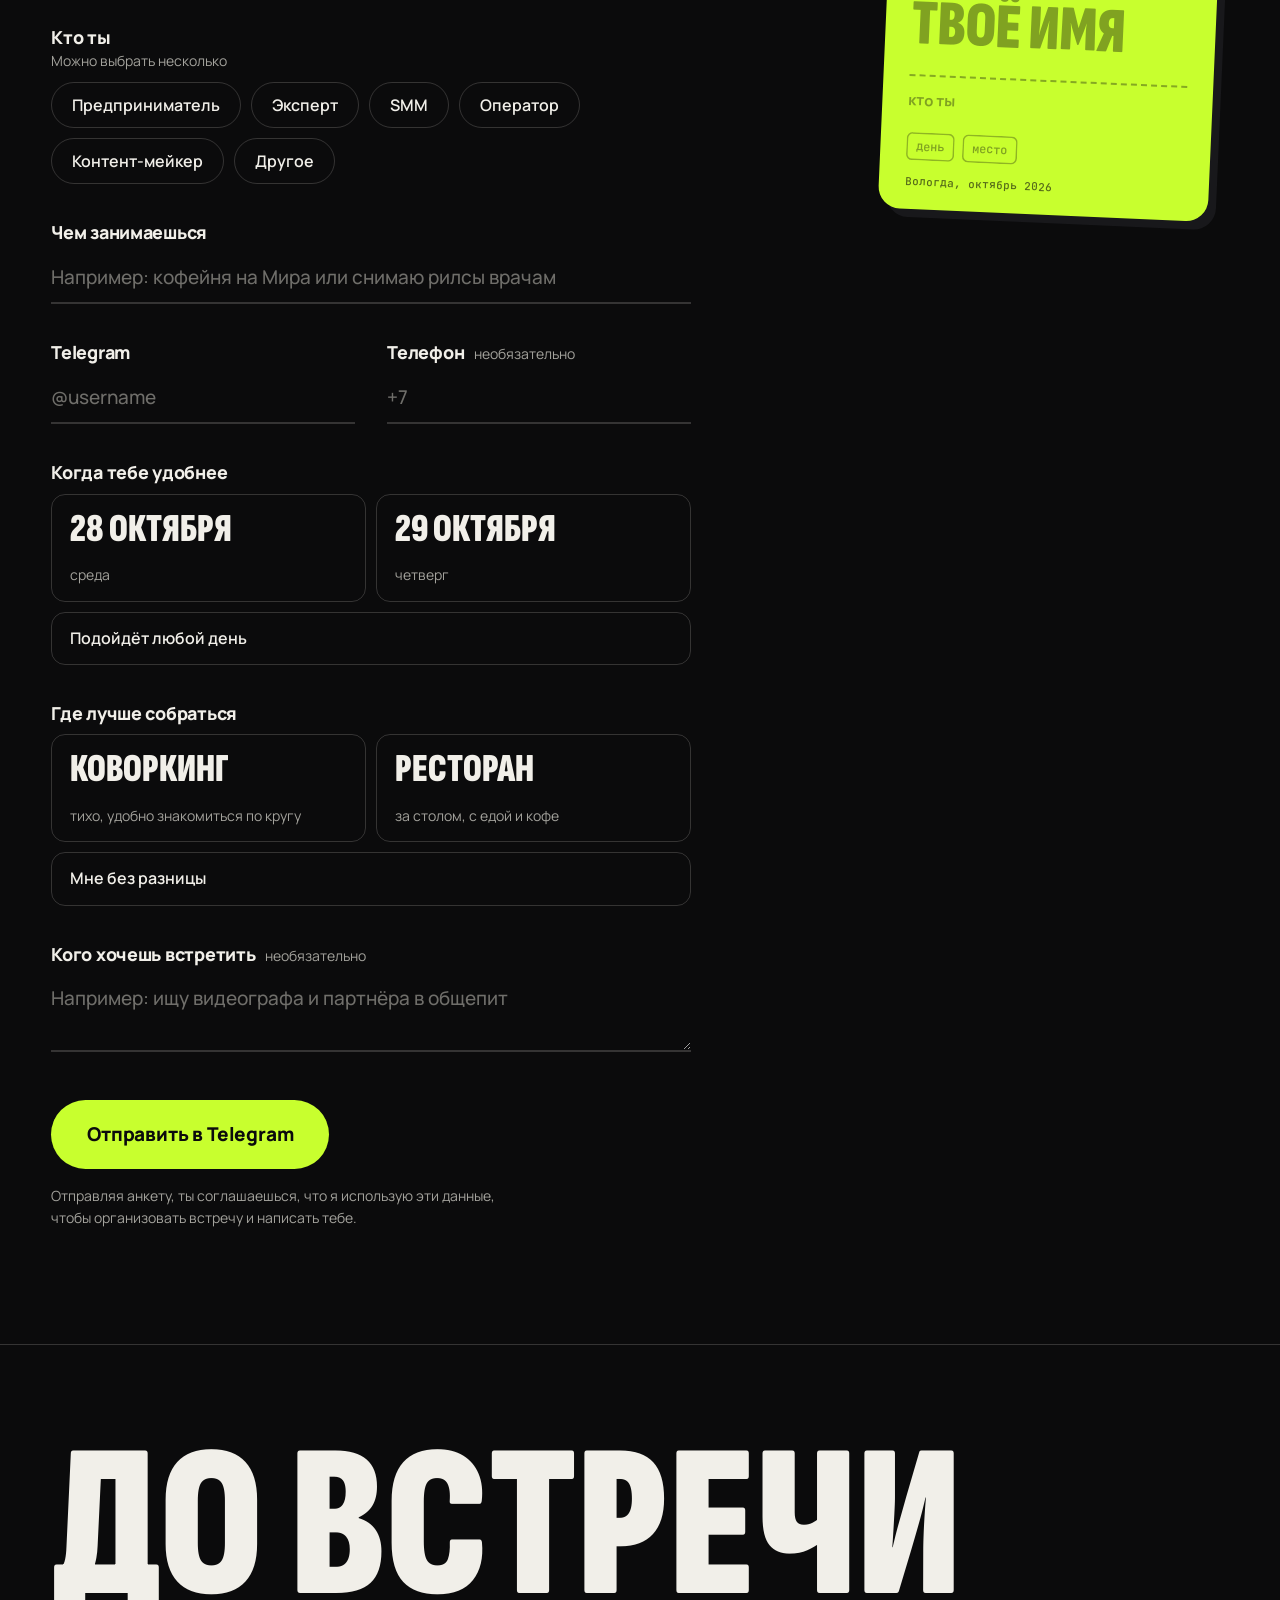
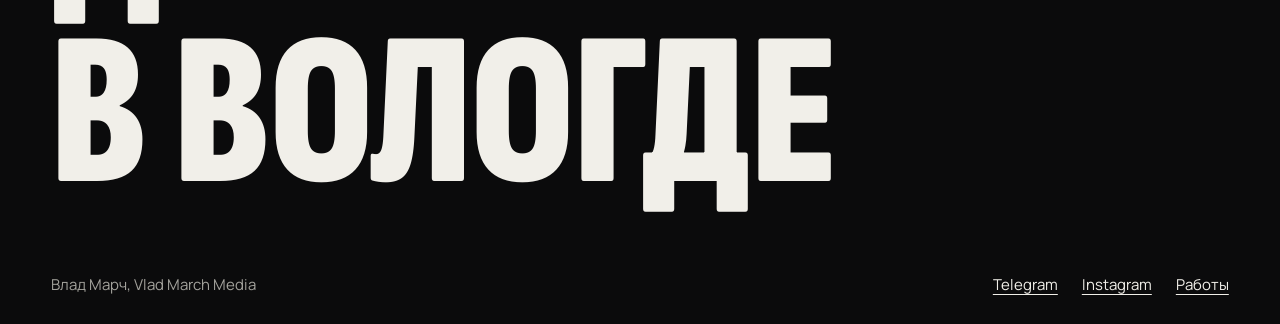
==== commit 37e7c378: "Афишный шрифт: узкий гротеск вместо Unbounded, фото в просвете плаката Co-Authored-By: Claude Opus 5" ====
--- a/index.html
+++ b/index.html
@@ -15,16 +15,24 @@
 <meta name="twitter:card" content="summary_large_image">
 <link rel="preconnect" href="https://fonts.googleapis.com">
 <link rel="preconnect" href="https://fonts.gstatic.com" crossorigin>
-<link href="https://fonts.googleapis.com/css2?family=JetBrains+Mono:wght@500&family=Manrope:wght@400;500;600;700&family=Unbounded:wght@500;700;800;900&display=swap" rel="stylesheet">
+<link href="https://fonts.googleapis.com/css2?family=JetBrains+Mono:wght@500&family=Manrope:wght@400;500;600;700;800&family=Sofia+Sans+Extra+Condensed:wght@800;900&display=swap" rel="stylesheet">
 <link rel="stylesheet" href="style.css">
 <script>
 (function () {
-  var d = document.documentElement, f = null;
+  var d = document.documentElement, f = null, q = new URLSearchParams(location.search);
   try {
-    var q = new URLSearchParams(location.search);
     if (q.has("motion")) localStorage.setItem("motion", q.get("motion"));
     f = localStorage.getItem("motion");
   } catch (e) {}
+  // временно, пока Влад выбирает шрифт: ?font=2 и ?font=3
+  var alt = { "2": "Montserrat:wght@900", "3": "Geologica:wght@900" }[q.get("font")];
+  if (alt) {
+    d.dataset.font = q.get("font");
+    var l = document.createElement("link");
+    l.rel = "stylesheet";
+    l.href = "https://fonts.googleapis.com/css2?family=" + alt + "&display=swap";
+    document.head.appendChild(l);
+  }
   var reduce = window.matchMedia("(prefers-reduced-motion: reduce)").matches;
   if (f === "1" || (!reduce && f !== "0")) d.classList.add("motion");
 })();
@@ -40,16 +48,17 @@
 
 <main>
   <section class="hero">
-    <h1 class="poster" aria-label="Вологда, давай знакомиться">
-      <span class="fit" aria-hidden="true"><span>Вологда</span></span>
-      <span class="fit" aria-hidden="true"><span>давай</span></span>
-      <span class="fit" aria-hidden="true"><span>знакомиться</span></span>
-    </h1>
-
-    <figure class="hero-photo">
-      <img src="img/vlad.jpg" alt="Влад Марч в голубом худи с надписью lonely стоит среди размытых прохожих" width="1122" height="1402">
-      <figcaption class="sticker">это ненадолго</figcaption>
-    </figure>
+    <div class="poster-wrap">
+      <h1 class="poster" aria-label="Вологда, давай знакомиться">
+        <span aria-hidden="true"><span>Вологда</span></span>
+        <span aria-hidden="true"><span>давай</span></span>
+        <span aria-hidden="true"><span>знакомиться</span></span>
+      </h1>
+      <figure class="hero-photo">
+        <img src="img/vlad.jpg" alt="Влад Марч в голубом худи с надписью lonely стоит среди размытых прохожих" width="1122" height="1402">
+        <figcaption class="sticker">это ненадолго</figcaption>
+      </figure>
+    </div>
 
     <div class="hero-foot">
       <p class="lede">Я Влад Марч, медиа-продюсер. В конце октября переезжаю в Вологду и пока никого здесь не знаю. Собираю встречу для тех, кто делает в городе своё дело. Без сцены и продаж, просто познакомиться.</p>
--- a/style.css
+++ b/style.css
@@ -5,15 +5,21 @@
   --muted: #a3a29c;
   --line: rgba(241, 239, 233, .18);
   --lime: #c8ff2e;
-  --ice: #b9cfe8;
   --warn: #ff7a59;
-  --display: "Unbounded", "Arial Black", system-ui, sans-serif;
+  --display: "Sofia Sans Extra Condensed", "Arial Narrow", sans-serif;
   --body: "Manrope", system-ui, -apple-system, sans-serif;
   --mono: "JetBrains Mono", ui-monospace, monospace;
+  /* --ds сжимает кегль афишного шрифта, если он шире узкого гротеска */
+  --ds: 1;
+  --lh: .86;
+  --track: 0em;
   --pad: clamp(16px, 4vw, 56px);
   --ease: cubic-bezier(.2, .8, .2, 1);
   color-scheme: dark;
 }
+/* временные варианты для выбора шрифта: ?font=2, ?font=3 */
+html[data-font="2"] { --display: "Montserrat", "Arial Black", sans-serif; --ds: .6; --lh: .95; --track: -.045em; }
+html[data-font="3"] { --display: "Geologica", "Arial Black", sans-serif; --ds: .62; --lh: .95; --track: -.04em; }
 
 *, *::before, *::after { box-sizing: border-box; margin: 0; padding: 0; }
 html { -webkit-text-size-adjust: 100%; overflow-x: clip; }
@@ -35,18 +41,18 @@
 
 /* кнопки */
 .btn {
-  display: inline-flex; align-items: center; justify-content: center;
-  font: 700 15px/1.1 var(--display); letter-spacing: -.01em;
+  display: inline-flex; align-items: center; justify-content: center; text-align: center;
+  font: 800 16px/1.1 var(--body); letter-spacing: -.01em;
   color: var(--ink); background: var(--lime);
-  padding: 20px 30px; border: 0; border-radius: 999px;
+  padding: 19px 28px; border: 0; border-radius: 999px;
   text-decoration: none; cursor: pointer;
   transition: transform .25s var(--ease), box-shadow .25s var(--ease);
 }
 .btn:hover { transform: translate(-2px, -2px); box-shadow: 4px 4px 0 var(--paper); }
 .btn:active { transform: none; box-shadow: none; }
 .btn:focus-visible { outline-color: var(--paper); }
-.btn-sm { font-size: 12px; padding: 12px 18px; }
-.btn-lg { font-size: clamp(15px, 1.5vw, 18px); padding: 24px 36px; }
+.btn-sm { font-size: 14px; padding: 12px 18px; }
+.btn-lg { font-size: clamp(16px, 1.5vw, 19px); padding: 24px 36px; }
 .btn[disabled] { opacity: .6; cursor: progress; transform: none; box-shadow: none; }
 .link-btn {
   font: 600 15px/1.2 var(--body); color: var(--paper); background: none; border: 0;
@@ -60,75 +66,73 @@
   padding: 12px var(--pad);
   background: var(--ink); border-bottom: 1px solid var(--line);
 }
-.top-name { font: 800 14px/1 var(--display); letter-spacing: -.02em; text-decoration: none; }
+.top-name { font: 800 16px/1 var(--body); letter-spacing: -.02em; text-decoration: none; }
 .top-meta { font-size: 14px; color: var(--muted); }
+@media (max-width: 560px) { .top-meta { display: none; } }
 
 /* первый экран */
-.hero {
-  display: grid; gap: clamp(20px, 3vw, 40px);
-  grid-template-columns: minmax(0, 1fr);
-  grid-template-areas: "title" "photo" "foot";
-  padding: 88px var(--pad) clamp(40px, 6vw, 72px);
-}
+.hero { display: grid; grid-template-columns: minmax(0, 1fr); gap: clamp(24px, 3vw, 40px); padding: 84px var(--pad) clamp(40px, 6vw, 72px); }
+.poster-wrap { position: relative; display: grid; grid-template-columns: minmax(0, 1fr); gap: 18px; }
 .poster {
-  grid-area: title;
-  font: 900 12vw/.9 var(--display);
-  letter-spacing: -.05em; text-transform: uppercase;
-}
-.fit { display: block; overflow: hidden; white-space: nowrap; padding-bottom: .06em; }
-.fit > span { display: inline-block; }
-.fit:nth-child(2) { color: var(--lime); padding-top: .1em; }
-
-.hero-photo {
-  grid-area: photo; position: relative; align-self: start;
-  aspect-ratio: 5 / 4; transform: rotate(1.2deg);
-}
+  font: 900 21vw/var(--lh) var(--display);
+  letter-spacing: var(--track); text-transform: uppercase;
+}
+/* запас сверху, чтобы кратка над Й не срезалась маской строки */
+.poster > span { display: block; overflow: hidden; white-space: nowrap; padding-top: .12em; margin-top: -.12em; }
+.poster > span > span { display: inline-block; }
+/* ножки Д из первой строки и кратка над Й во второй стоят друг над другом, разводим */
+.poster > span:nth-child(2) { color: var(--lime); margin-top: .03em; }
+
+.hero-photo { position: relative; aspect-ratio: 5 / 4; transform: rotate(1.2deg); }
 .hero-photo img { width: 100%; height: 100%; object-fit: cover; object-position: 50% 34%; border-radius: 6px; }
 .sticker {
   position: absolute; left: 27%; top: 74%;
-  font: 700 clamp(13px, 1.5vw, 19px)/1 var(--display); letter-spacing: -.02em;
+  font: 900 calc(clamp(22px, 2.3vw, 34px) * var(--ds))/1 var(--display); letter-spacing: .01em; text-transform: uppercase;
   color: var(--ink); background: var(--lime);
-  padding: .65em .9em; border-radius: 4px;
+  padding: .42em .6em .36em; border-radius: 4px;
   transform: rotate(-5deg); white-space: nowrap;
   box-shadow: 3px 3px 0 var(--ink);
 }
 
-.hero-foot { grid-area: foot; display: grid; gap: 24px; align-content: start; }
+.hero-foot { display: grid; gap: 24px; align-content: start; }
 .lede { font-size: clamp(17px, 1.45vw, 21px); line-height: 1.5; max-width: 34em; }
 .hero-cta { display: flex; flex-wrap: wrap; align-items: center; gap: 14px 22px; }
 .hint { font-size: 14px; color: var(--muted); }
 
 @media (min-width: 900px) {
-  .hero {
-    grid-template-columns: minmax(0, 1fr) minmax(280px, 31%);
-    grid-template-areas: "title photo" "foot photo";
-    grid-template-rows: auto 1fr;
-    column-gap: clamp(28px, 4vw, 64px);
-    padding-top: 104px;
+  .hero { padding-top: 80px; gap: 28px; }
+  .poster-wrap { display: block; }
+  .hero-photo {
+    position: absolute; top: var(--pt, 0px); right: 0; left: var(--pl, 62%); height: var(--ph, 320px);
+    aspect-ratio: auto; transform: rotate(1.4deg);
   }
-  .hero-photo { aspect-ratio: 4 / 5; margin-top: 6px; }
-  .hero-photo img { object-position: 50% 50%; }
-  .sticker { left: 22%; top: 61%; }
-}
-@media (max-width: 560px) { .top-meta { display: none; } }
+  .hero-photo img { object-position: 50% 30%; }
+  .sticker { left: 20%; top: 69%; }
+  .hero-foot { grid-template-columns: minmax(0, 1fr) auto; align-items: end; column-gap: 48px; }
+  .hero-cta { flex-direction: column; align-items: flex-end; gap: 12px; }
+}
 
 /* лента */
 .tape {
   background: var(--lime); color: var(--ink);
-  width: 104vw; margin: 8px 0 8px -2vw; padding: 15px 0;
+  width: 104vw; margin: 8px 0 8px -2vw; padding: 13px 0 11px;
   transform: rotate(-1.2deg); overflow: hidden;
 }
 .tape-track { display: flex; width: max-content; }
-.tape p { display: flex; flex: none; font: 700 clamp(15px, 1.9vw, 26px)/1 var(--display); letter-spacing: -.02em; text-transform: uppercase; white-space: nowrap; }
+.tape p {
+  display: flex; flex: none;
+  font: 900 calc(clamp(24px, 2.9vw, 42px) * var(--ds))/1 var(--display); letter-spacing: .01em;
+  text-transform: uppercase; white-space: nowrap;
+}
 .tape span { display: inline-flex; align-items: center; }
-.tape span::after { content: ""; width: .42em; height: .42em; border-radius: 50%; background: var(--ink); margin: 0 1em; }
+.tape span::after { content: ""; width: .3em; height: .3em; border-radius: 50%; background: var(--ink); margin: 0 .7em; }
 .motion .tape-track { animation: tape 32s linear infinite; }
 @keyframes tape { to { transform: translateX(-50%); } }
 
 /* заголовки секций */
 .h2 {
-  font: 800 clamp(30px, 5vw, 72px)/.95 var(--display);
-  letter-spacing: -.04em; text-transform: uppercase;
+  font: 900 calc(clamp(56px, 9vw, 136px) * var(--ds))/var(--lh) var(--display);
+  letter-spacing: var(--track); text-transform: uppercase;
 }
 
 /* афиша */
@@ -137,10 +141,13 @@
 .row { display: grid; gap: 6px; padding: 22px 0 24px; border-bottom: 1px solid var(--line); }
 .row dt { font-size: 15px; color: var(--muted); }
 .row dd { display: grid; gap: 8px; }
-.row strong { font: 700 clamp(21px, 3vw, 42px)/1.08 var(--display); letter-spacing: -.035em; }
+.row strong {
+  font: 900 calc(clamp(38px, 5vw, 72px) * var(--ds))/.92 var(--display);
+  letter-spacing: var(--track); text-transform: uppercase;
+}
 .row dd span { color: var(--muted); max-width: 30em; }
 @media (min-width: 900px) {
-  .row { grid-template-columns: 180px minmax(0, 1fr); align-items: baseline; padding: 28px 0 30px; }
+  .row { grid-template-columns: 180px minmax(0, 1fr); align-items: baseline; padding: 26px 0 28px; }
   .row dd { grid-template-columns: minmax(0, 1.25fr) minmax(0, 1fr); gap: 32px; align-items: baseline; }
 }
 
@@ -172,7 +179,7 @@
 .fields { display: grid; gap: 38px; }
 .field { display: grid; gap: 10px; align-content: start; }
 .field-pair { display: grid; gap: 38px; }
-.field > label, .field > legend { font: 700 clamp(16px, 1.5vw, 19px)/1.2 var(--display); letter-spacing: -.02em; }
+.field > label, .field > legend { font: 800 clamp(17px, 1.4vw, 20px)/1.2 var(--body); letter-spacing: -.015em; }
 .field > legend { margin-bottom: 10px; }
 .field > label i { font: 400 14px/1 var(--body); font-style: normal; color: var(--muted); letter-spacing: 0; margin-left: 6px; }
 .sub { font-size: 14px; color: var(--muted); margin-top: -8px; }
@@ -186,7 +193,7 @@
 .field input::placeholder, .field textarea::placeholder { color: #6f6e6a; }
 .field input:focus, .field textarea:focus { outline: none; border-bottom-color: var(--lime); }
 .field.is-bad input { border-bottom-color: var(--warn); }
-.err { font-size: 14px; color: var(--warn); min-height: 0; }
+.err { font-size: 14px; color: var(--warn); }
 .err:empty { display: none; }
 .hp { position: absolute; left: -9999px; width: 1px; height: 1px; opacity: 0; }
 
@@ -204,18 +211,21 @@
 
 .votes { display: grid; gap: 10px; grid-template-columns: repeat(2, minmax(0, 1fr)); }
 .vote span {
-  display: grid; gap: 8px; align-content: space-between; height: 100%; min-height: 104px;
-  padding: 18px 18px 16px; border: 1.5px solid var(--line); border-radius: 14px;
+  display: grid; gap: 8px; align-content: space-between; height: 100%; min-height: 108px;
+  padding: 16px 18px 16px; border: 1.5px solid var(--line); border-radius: 14px;
   transition: background .18s, color .18s, border-color .18s, transform .25s var(--ease);
 }
-.vote b { font: 700 clamp(16px, 1.9vw, 24px)/1.1 var(--display); letter-spacing: -.03em; }
+.vote b {
+  font: 900 calc(clamp(28px, 3.1vw, 44px) * var(--ds))/.92 var(--display);
+  letter-spacing: var(--track); text-transform: uppercase;
+}
 .vote i { font: 400 14px/1.35 var(--body); font-style: normal; color: var(--muted); }
 .vote:hover span { border-color: var(--paper); }
 .vote input:checked + span { background: var(--lime); border-color: var(--lime); color: var(--ink); transform: rotate(-1deg); }
 .vote input:checked + span i { color: rgba(11, 11, 12, .7); }
 .vote-any { grid-column: 1 / -1; }
 .vote-any span { min-height: 0; padding: 16px 18px; }
-.vote-any b { font: 600 16px/1.2 var(--body); letter-spacing: 0; }
+.vote-any b { font: 600 16px/1.2 var(--body); letter-spacing: 0; text-transform: none; }
 .vote-any input:checked + span { transform: none; }
 
 /* бейдж */
@@ -229,11 +239,14 @@
   transition: transform .5s var(--ease);
 }
 .badge-slot { position: absolute; top: 20px; left: 50%; width: 64px; height: 12px; margin-left: -32px; border-radius: 99px; background: var(--ink); }
-.badge-hello { font: 700 13px/1 var(--display); letter-spacing: -.01em; }
-.badge-name { font: 900 38px/1 var(--display); letter-spacing: -.045em; margin-top: 12px; overflow-wrap: anywhere; min-height: 1em; }
-.badge-name.is-mid { font-size: 28px; }
-.badge-name.is-long { font-size: 21px; line-height: 1.08; }
-.badge-role { font: 700 15px/1.3 var(--body); margin-top: 16px; padding-top: 14px; border-top: 2px dashed rgba(11, 11, 12, .35); }
+.badge-hello { font: 800 15px/1 var(--body); letter-spacing: -.01em; }
+.badge-name {
+  font: 900 calc(64px * var(--ds))/.88 var(--display); letter-spacing: var(--track); text-transform: uppercase;
+  margin-top: 10px; overflow-wrap: anywhere; min-height: 1em;
+}
+.badge-name.is-mid { font-size: calc(52px * var(--ds)); }
+.badge-name.is-long { font-size: calc(40px * var(--ds)); }
+.badge-role { font: 700 15px/1.3 var(--body); margin-top: 14px; padding-top: 14px; border-top: 2px dashed rgba(11, 11, 12, .35); }
 .badge-what { font: 500 15px/1.35 var(--body); margin-top: 4px; overflow-wrap: anywhere; }
 .badge-foot { display: flex; flex-wrap: wrap; gap: 8px; margin-top: 22px; }
 .badge-foot span { font: 500 12px/1 var(--mono); background: var(--ink); color: var(--lime); padding: 8px 10px; border-radius: 6px; }
@@ -241,9 +254,9 @@
 .badge-city { font: 500 11px/1 var(--mono); margin-top: 16px; opacity: .6; }
 .badge .is-empty { color: rgba(11, 11, 12, .38); }
 .badge-stamp {
-  position: absolute; right: 16px; top: 48px;
-  font: 800 15px/1 var(--display); letter-spacing: -.01em; text-transform: uppercase;
-  color: var(--ink); border: 3px solid var(--ink); border-radius: 8px; padding: 9px 11px;
+  position: absolute; right: 16px; top: 44px;
+  font: 900 calc(26px * var(--ds))/1 var(--display); letter-spacing: .02em; text-transform: uppercase;
+  color: var(--ink); border: 3px solid var(--ink); border-radius: 8px; padding: 7px 10px 5px;
   transform: rotate(-14deg) scale(1.6); opacity: 0;
 }
 .badge.is-stamped .badge-stamp { opacity: 1; transform: rotate(-14deg) scale(1); transition: transform .35s cubic-bezier(.3, 1.6, .5, 1), opacity .12s; }
@@ -257,7 +270,10 @@
 
 .done { display: grid; gap: 18px; justify-items: start; max-width: 36em; padding: 8px 0; }
 .done:focus { outline: none; }
-.done-title { font: 800 clamp(26px, 3.4vw, 46px)/1 var(--display); letter-spacing: -.04em; text-transform: uppercase; color: var(--lime); }
+.done-title {
+  font: 900 calc(clamp(52px, 6.4vw, 96px) * var(--ds))/.9 var(--display);
+  letter-spacing: var(--track); text-transform: uppercase; color: var(--lime);
+}
 .done p { font-size: 19px; }
 .done-actions { display: flex; flex-wrap: wrap; align-items: center; gap: 12px 24px; margin-top: 6px; }
 
@@ -267,7 +283,6 @@
   .field-pair { grid-template-columns: 1fr 1fr; gap: 32px; }
   .badge-wrap { grid-column: 2; grid-row: 1 / span 2; position: sticky; top: 104px; padding-top: 12px; }
   .submit { grid-column: 1; grid-row: 2; }
-  .form.is-done { grid-template-columns: minmax(0, 1fr) 360px; }
 }
 .form.is-done .fields, .form.is-done .submit { display: none; }
 .anketa.is-done { display: grid; }
@@ -281,16 +296,19 @@
 
 /* подвал */
 .foot { border-top: 1px solid var(--line); padding: clamp(48px, 7vw, 96px) var(--pad) 28px; display: grid; gap: clamp(32px, 5vw, 64px); }
-.foot-big { font: 900 clamp(34px, 8.6vw, 136px)/.9 var(--display); letter-spacing: -.05em; text-transform: uppercase; }
+.foot-big {
+  font: 900 calc(clamp(60px, 17vw, 270px) * var(--ds))/var(--lh) var(--display);
+  letter-spacing: var(--track); text-transform: uppercase;
+}
 .foot-row { display: flex; flex-wrap: wrap; justify-content: space-between; gap: 12px 32px; font-size: 15px; color: var(--muted); }
 .foot-links { display: flex; flex-wrap: wrap; gap: 8px 24px; }
 .foot-links a { color: var(--paper); text-underline-offset: 4px; }
 .foot-links a:hover { color: var(--lime); }
 
 /* выход первого экрана: один раз при загрузке */
-.motion .fit > span { transform: translateY(108%); animation: rise .9s var(--ease) forwards; }
-.motion .fit:nth-child(2) > span { animation-delay: .09s; }
-.motion .fit:nth-child(3) > span { animation-delay: .18s; }
+.motion .poster > span > span { transform: translateY(112%); animation: rise .9s var(--ease) forwards; }
+.motion .poster > span:nth-child(2) > span { animation-delay: .09s; }
+.motion .poster > span:nth-child(3) > span { animation-delay: .18s; }
 .motion .hero-photo img { clip-path: inset(100% 0 0 0); animation: unveil 1s var(--ease) .25s forwards; }
 .motion .sticker { opacity: 0; animation: slap .4s cubic-bezier(.3, 1.6, .5, 1) 1.15s forwards; }
 @keyframes rise { to { transform: none; } }
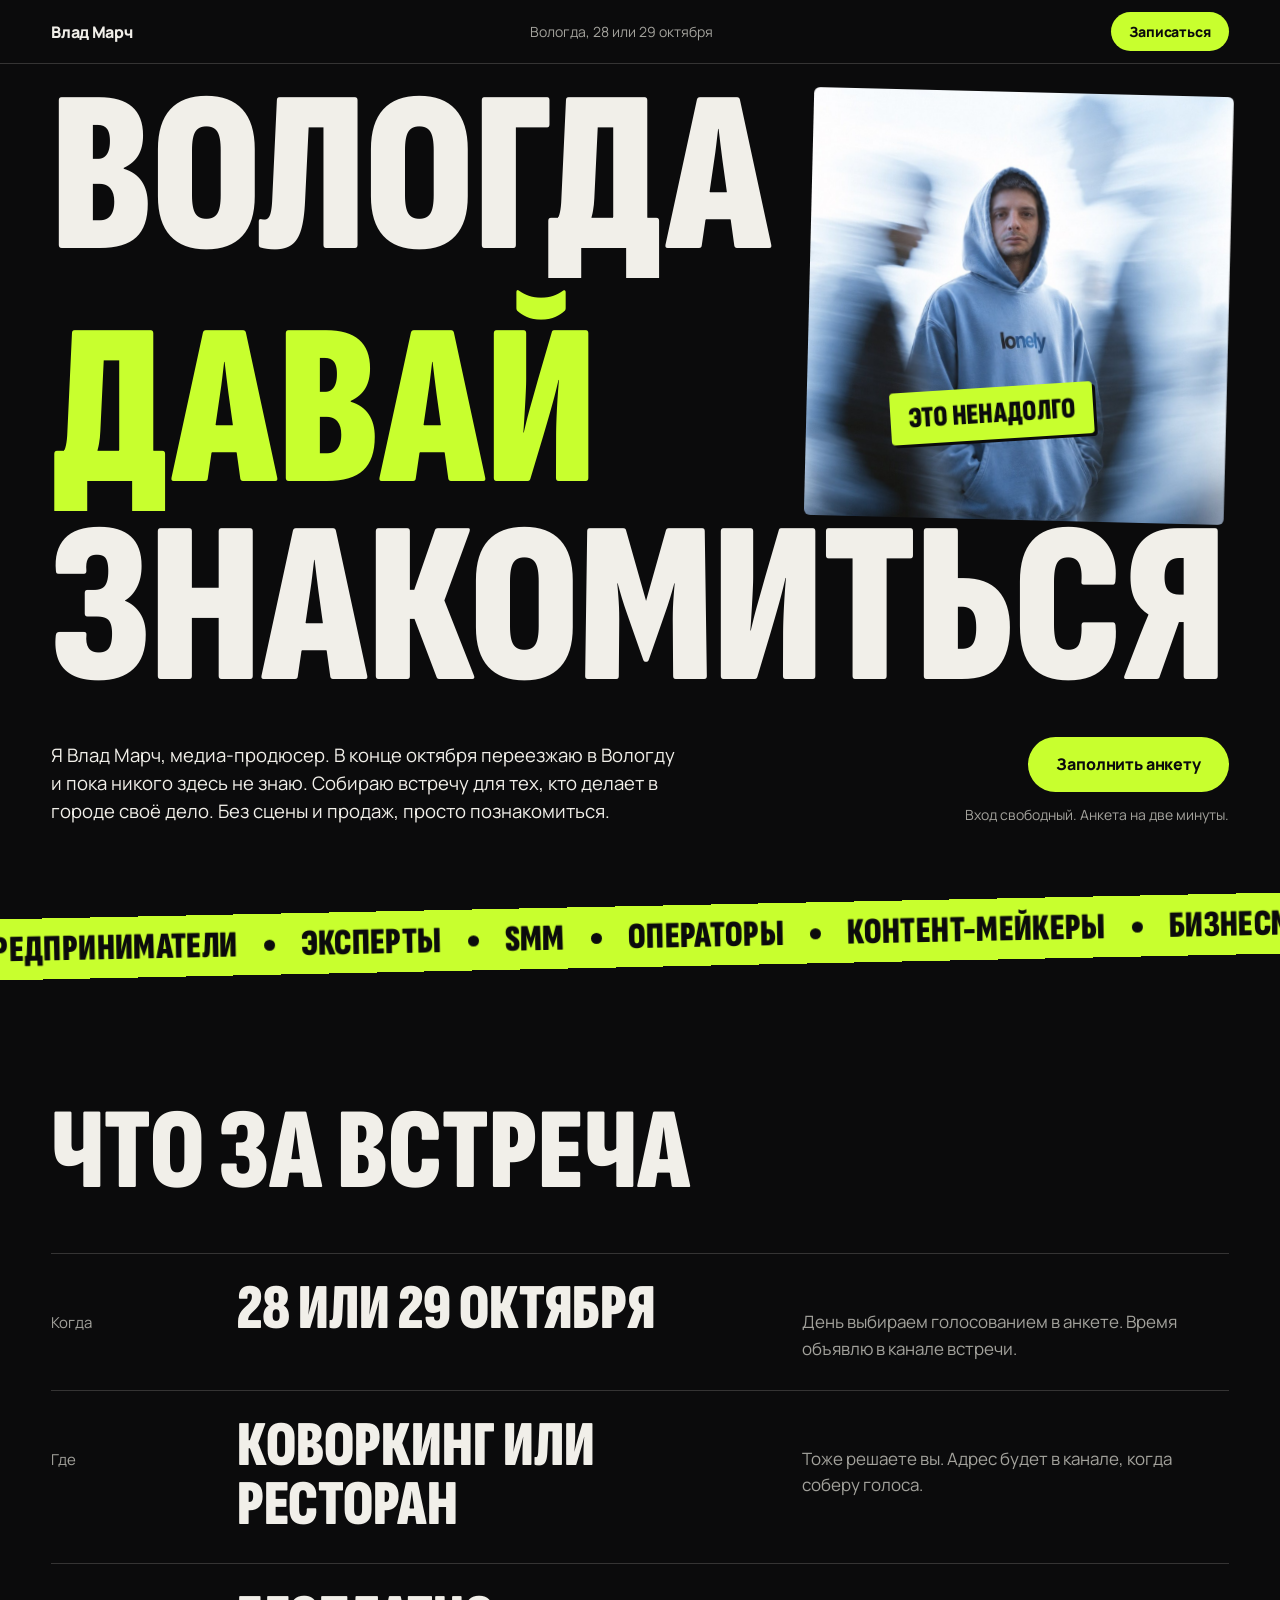
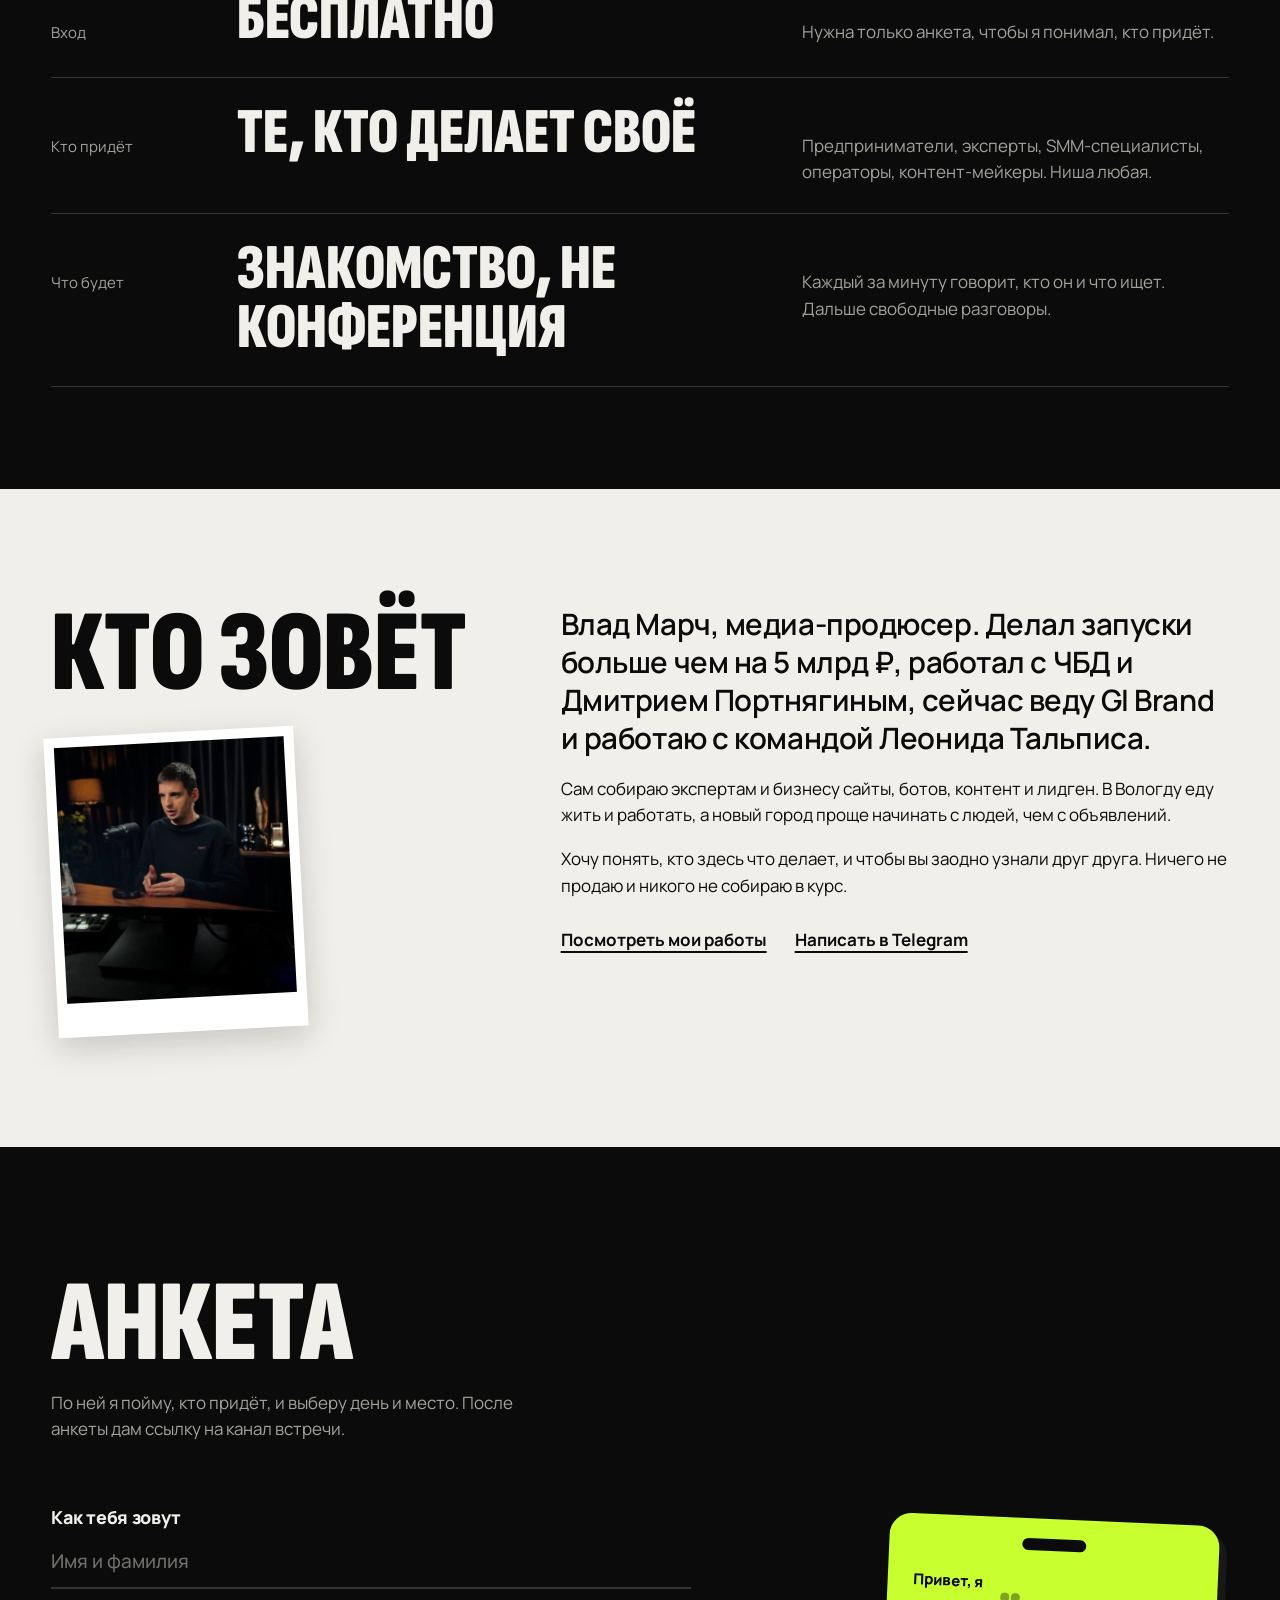
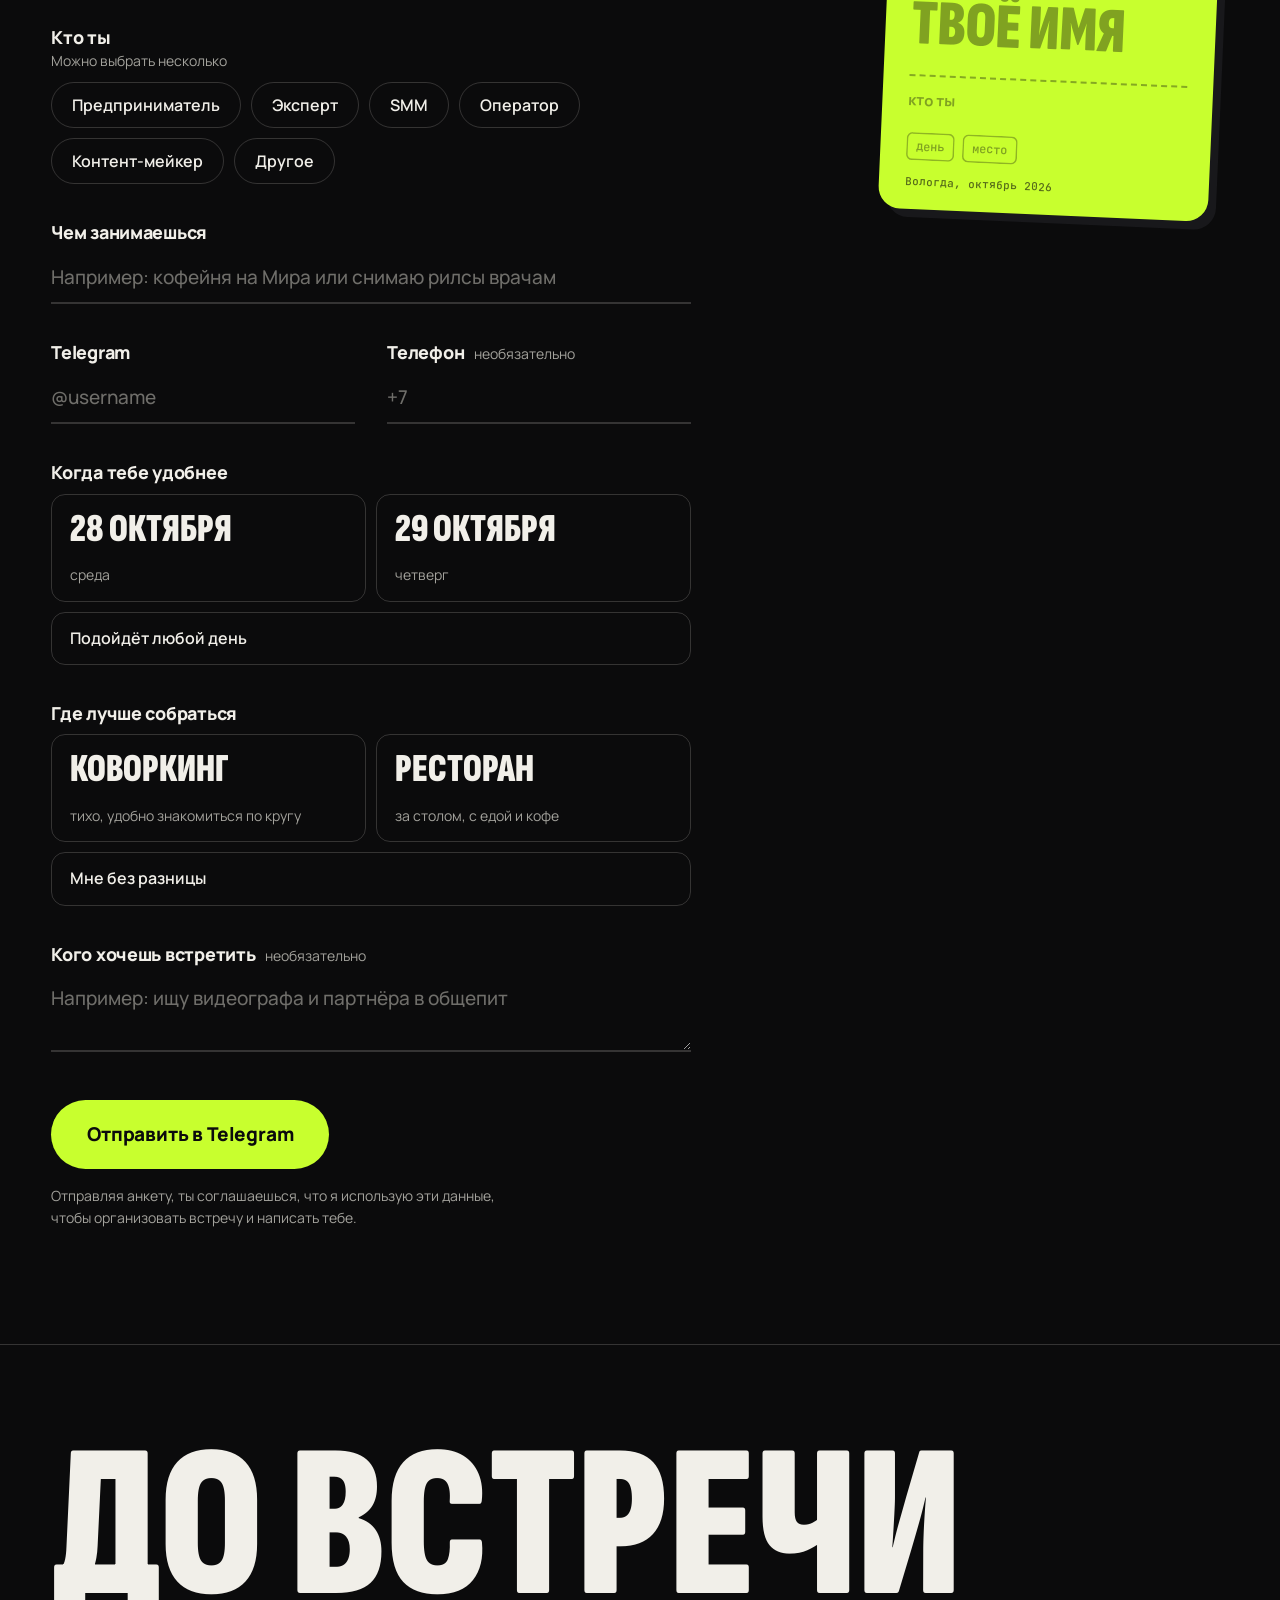
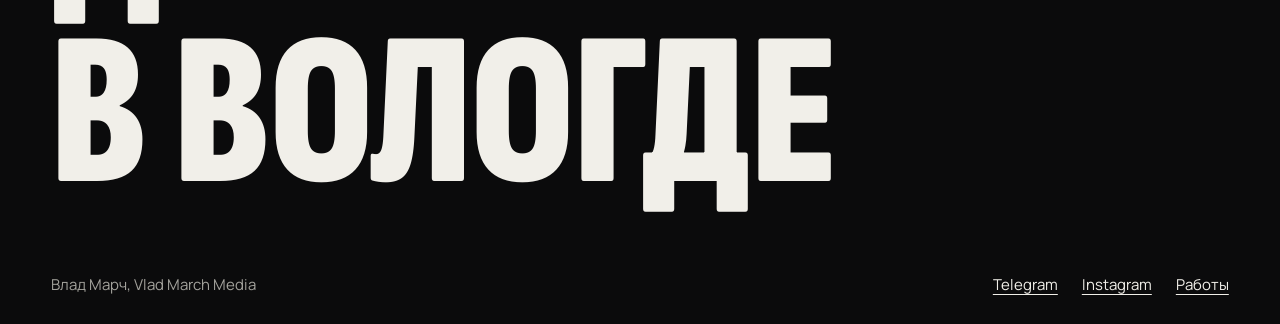
==== commit 0b7a0b32: "После анкеты ведём в канал встречи Co-Authored-By: Claude Opus 5.5 <noreply@anthropic.com>" ====
--- a/index.html
+++ b/index.html
@@ -81,11 +81,11 @@
     <dl class="rows">
       <div class="row">
         <dt>Когда</dt>
-        <dd><strong>28 или 29 октября</strong><span>День выбираем голосованием в анкете. Время напишу каждому в Telegram.</span></dd>
+        <dd><strong>28 или 29 октября</strong><span>День выбираем голосованием в анкете. Время объявлю в канале встречи.</span></dd>
       </div>
       <div class="row">
         <dt>Где</dt>
-        <dd><strong>Коворкинг или ресторан</strong><span>Тоже решаете вы. Адрес пришлю, когда соберу голоса.</span></dd>
+        <dd><strong>Коворкинг или ресторан</strong><span>Тоже решаете вы. Адрес будет в канале, когда соберу голоса.</span></dd>
       </div>
       <div class="row">
         <dt>Вход</dt>
@@ -123,7 +123,7 @@
   <section class="anketa" id="anketa">
     <div class="anketa-head">
       <h2 class="h2">Анкета</h2>
-      <p>По ней я пойму, кто придёт, и выберу день и место. Пока заполняешь, собирается твой бейдж.</p>
+      <p>По ней я пойму, кто придёт, и выберу день и место. После анкеты дам ссылку на канал встречи.</p>
     </div>
 
     <form class="form" id="form" novalidate>
@@ -218,11 +218,20 @@
 
     <div class="done" id="done" hidden tabindex="-1">
       <h3 class="done-title" id="done-title"></h3>
-      <p id="done-text"></p>
-      <div class="done-actions">
-        <a class="btn" id="done-tg" href="#" target="_blank" rel="noopener" hidden>Открыть Telegram с анкетой</a>
-        <button class="link-btn" type="button" id="done-copy" hidden>Скопировать анкету</button>
-      </div>
+      <p id="done-text" hidden>Анкета у меня.</p>
+      <ol class="steps" id="done-steps">
+        <li id="step-send">
+          <p><b>Отправь анкету.</b> Telegram открылся с готовым текстом, нажми «Отправить».</p>
+          <div class="done-actions">
+            <a class="link-btn" id="done-tg" href="#" target="_blank" rel="noopener">Открыть анкету ещё раз</a>
+            <button class="link-btn" type="button" id="done-copy">Скопировать анкету</button>
+          </div>
+        </li>
+        <li id="step-channel">
+          <p><b>Зайди в канал встречи.</b> Там объявлю день, время и адрес.</p>
+          <a class="btn" id="done-channel" href="#" target="_blank" rel="noopener">Перейти в канал</a>
+        </li>
+      </ol>
     </div>
   </section>
 </main>
--- a/style.css
+++ b/style.css
@@ -275,6 +275,11 @@
   letter-spacing: var(--track); text-transform: uppercase; color: var(--lime);
 }
 .done p { font-size: 19px; }
+.steps { list-style: none; display: grid; gap: 30px; counter-reset: step; }
+.steps li { position: relative; display: grid; gap: 12px; justify-items: start; counter-increment: step; padding-left: 52px; }
+.steps li::before { content: counter(step); position: absolute; left: 0; top: -6px; font: 900 calc(54px * var(--ds))/1 var(--display); color: var(--lime); }
+.steps.is-single li { padding-left: 0; }
+.steps.is-single li::before { content: none; }
 .done-actions { display: flex; flex-wrap: wrap; align-items: center; gap: 12px 24px; margin-top: 6px; }
 
 @media (min-width: 900px) {
@@ -286,10 +291,13 @@
 }
 .form.is-done .fields, .form.is-done .submit { display: none; }
 .anketa.is-done { display: grid; }
+/* после отправки шаги идут раньше бейджа, чтобы кнопка канала была на виду */
+.anketa.is-done .done { order: 1; }
+.anketa.is-done .form { order: 2; margin-top: 32px; }
 @media (min-width: 900px) {
   .anketa.is-done { grid-template-columns: minmax(0, 1fr) 360px; column-gap: clamp(40px, 7vw, 110px); align-items: start; }
   .anketa.is-done .anketa-head { grid-column: 1 / -1; }
-  .anketa.is-done .form { display: block; grid-column: 2; grid-row: 2; }
+  .anketa.is-done .form { display: block; grid-column: 2; grid-row: 2; margin-top: 0; }
   .anketa.is-done .done { grid-column: 1; grid-row: 2; }
   .anketa.is-done .badge-wrap { position: static; }
 }
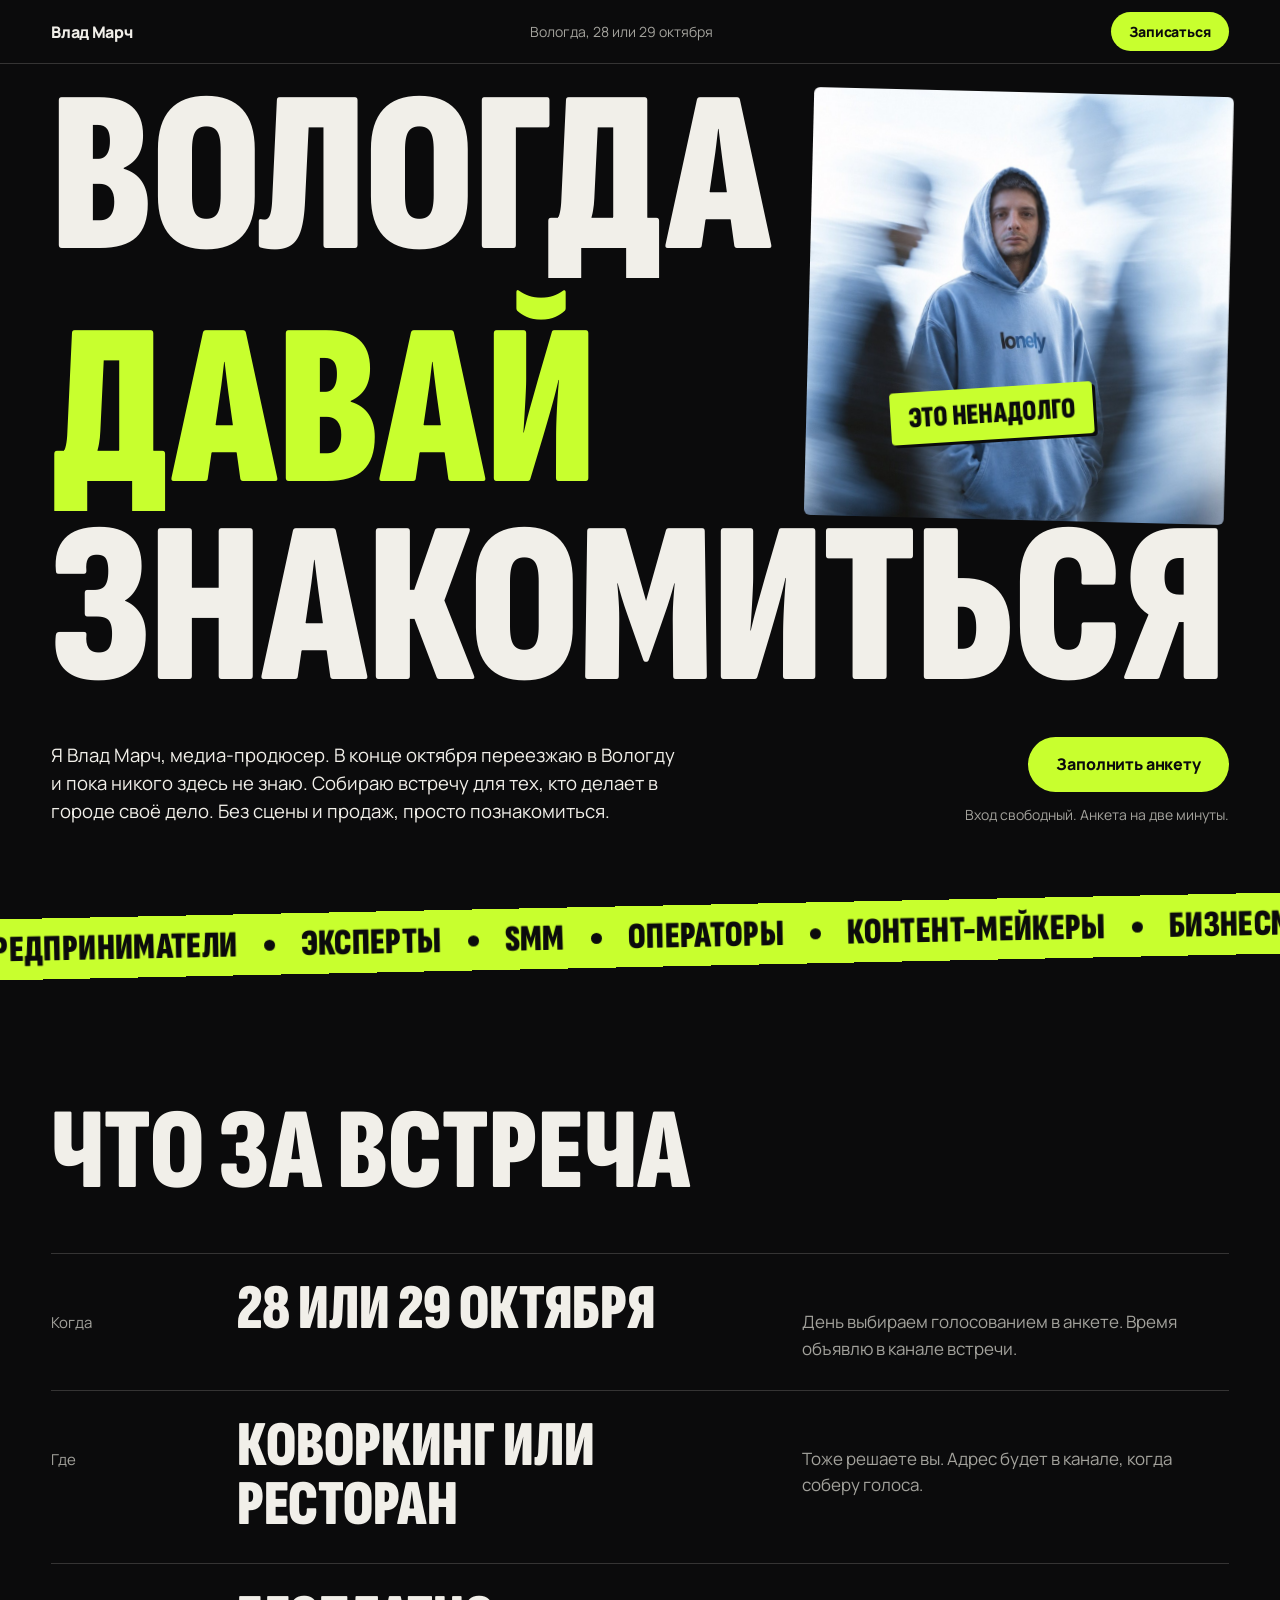
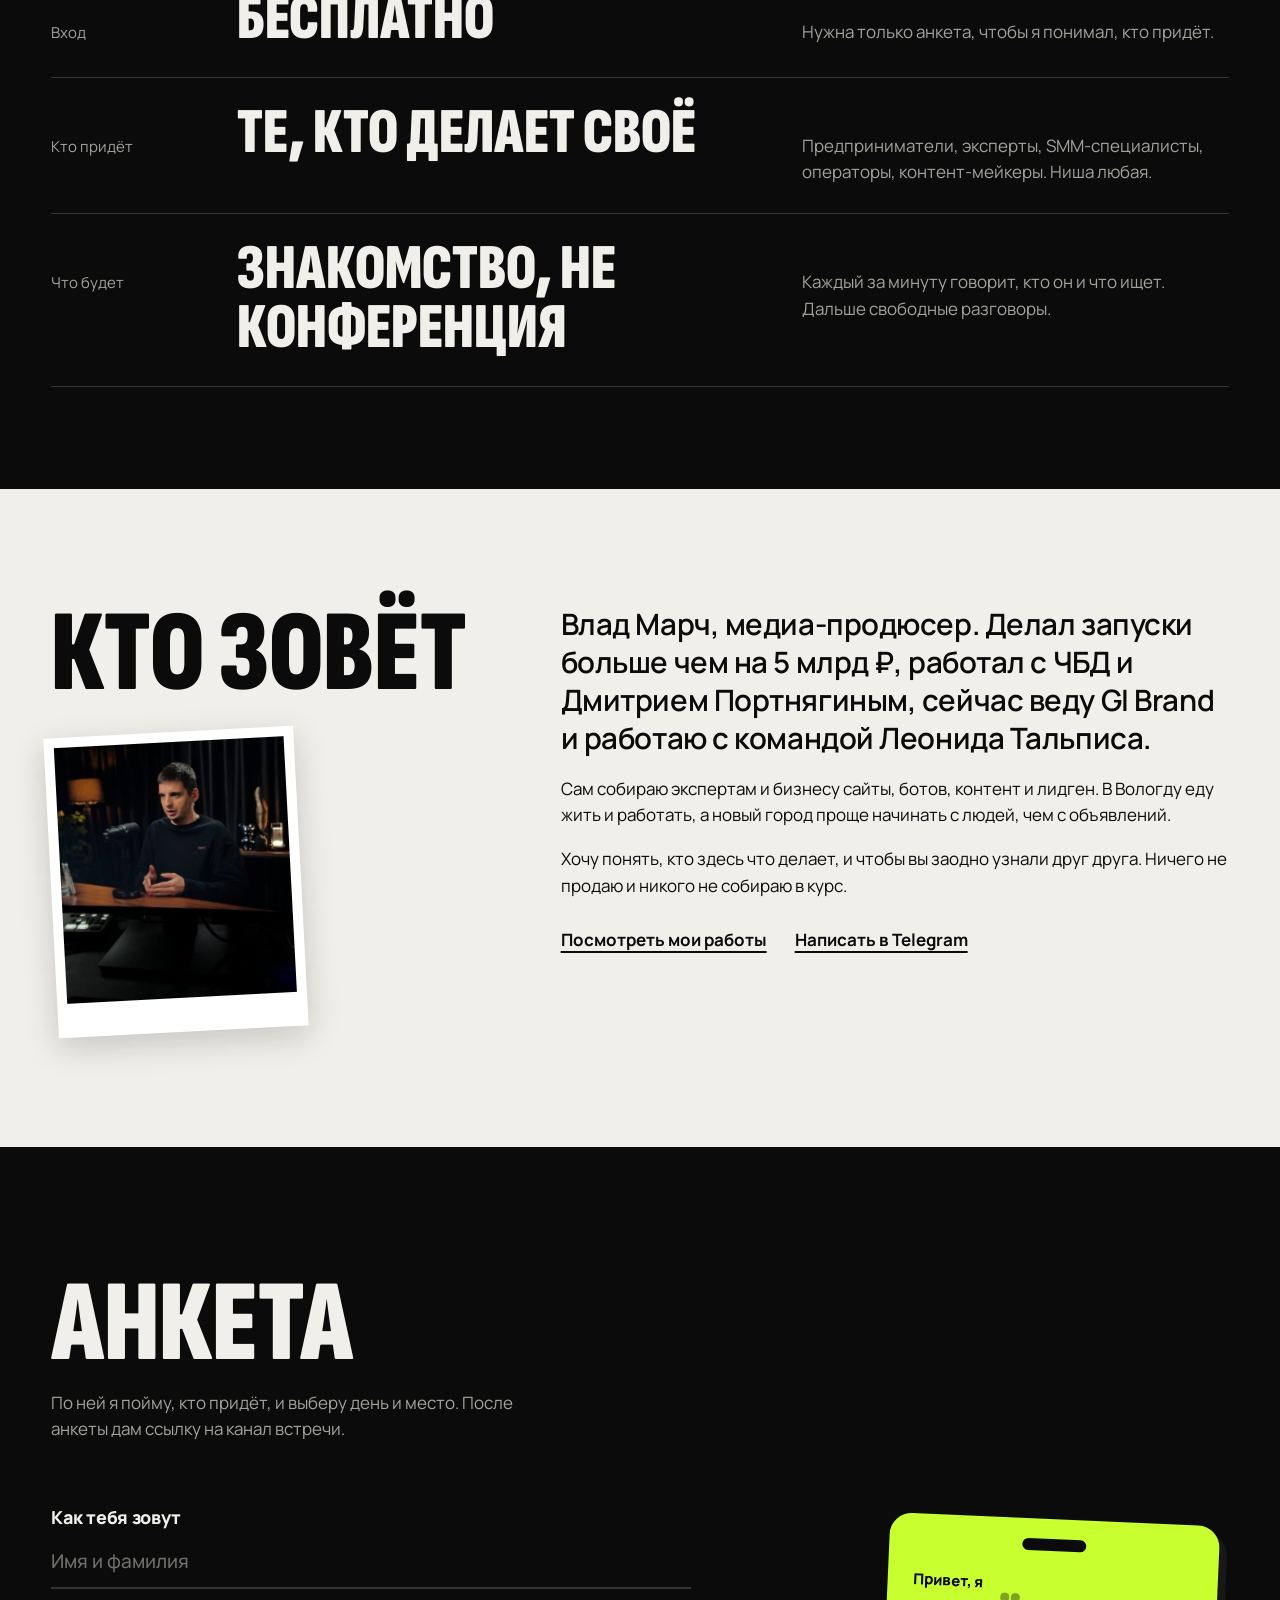
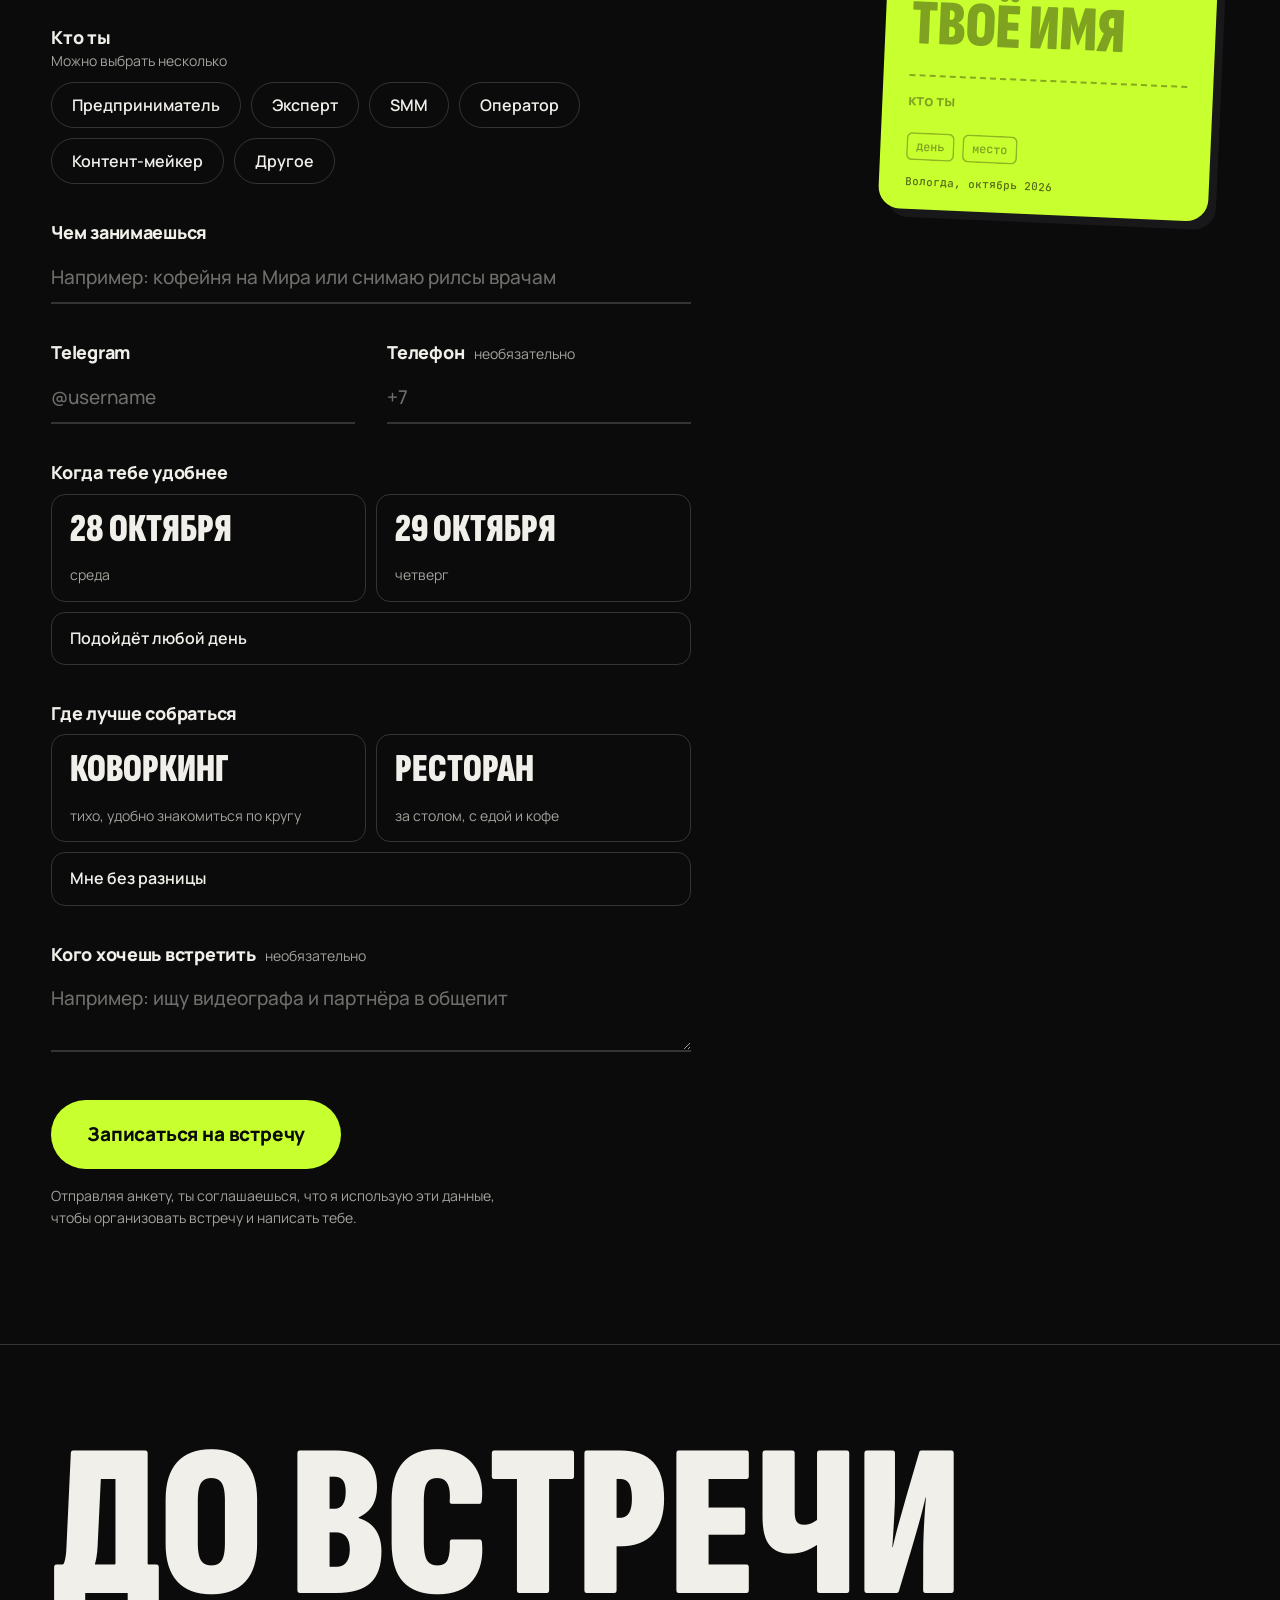
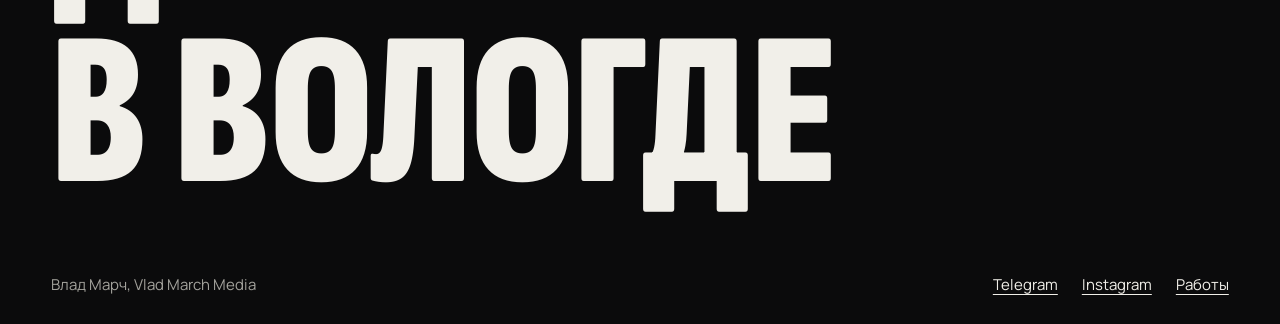
==== commit e9c080d3: "Анкеты уходят на свой сервис с админкой, после отправки открывается канал Co-Authored-By: Claude Opu" ====
--- a/index.html
+++ b/index.html
@@ -217,21 +217,9 @@
     </form>
 
     <div class="done" id="done" hidden tabindex="-1">
-      <h3 class="done-title" id="done-title"></h3>
-      <p id="done-text" hidden>Анкета у меня.</p>
-      <ol class="steps" id="done-steps">
-        <li id="step-send">
-          <p><b>Отправь анкету.</b> Telegram открылся с готовым текстом, нажми «Отправить».</p>
-          <div class="done-actions">
-            <a class="link-btn" id="done-tg" href="#" target="_blank" rel="noopener">Открыть анкету ещё раз</a>
-            <button class="link-btn" type="button" id="done-copy">Скопировать анкету</button>
-          </div>
-        </li>
-        <li id="step-channel">
-          <p><b>Зайди в канал встречи.</b> Там объявлю день, время и адрес.</p>
-          <a class="btn" id="done-channel" href="#" target="_blank" rel="noopener">Перейти в канал</a>
-        </li>
-      </ol>
+      <h3 class="done-title">Ты в списке</h3>
+      <p>Анкета у меня. Сейчас откроется канал встречи: там объявлю день, время и адрес.</p>
+      <a class="btn" id="done-channel" href="#" target="_blank" rel="noopener">Перейти в канал</a>
     </div>
   </section>
 </main>
--- a/style.css
+++ b/style.css
@@ -267,6 +267,7 @@
 .submit { display: grid; gap: 16px; justify-items: start; }
 .consent { font-size: 14px; color: var(--muted); max-width: 34em; }
 .err-form { font-size: 16px; }
+.err-form a { color: inherit; }
 
 .done { display: grid; gap: 18px; justify-items: start; max-width: 36em; padding: 8px 0; }
 .done:focus { outline: none; }
@@ -275,11 +276,6 @@
   letter-spacing: var(--track); text-transform: uppercase; color: var(--lime);
 }
 .done p { font-size: 19px; }
-.steps { list-style: none; display: grid; gap: 30px; counter-reset: step; }
-.steps li { position: relative; display: grid; gap: 12px; justify-items: start; counter-increment: step; padding-left: 52px; }
-.steps li::before { content: counter(step); position: absolute; left: 0; top: -6px; font: 900 calc(54px * var(--ds))/1 var(--display); color: var(--lime); }
-.steps.is-single li { padding-left: 0; }
-.steps.is-single li::before { content: none; }
 .done-actions { display: flex; flex-wrap: wrap; align-items: center; gap: 12px 24px; margin-top: 6px; }
 
 @media (min-width: 900px) {
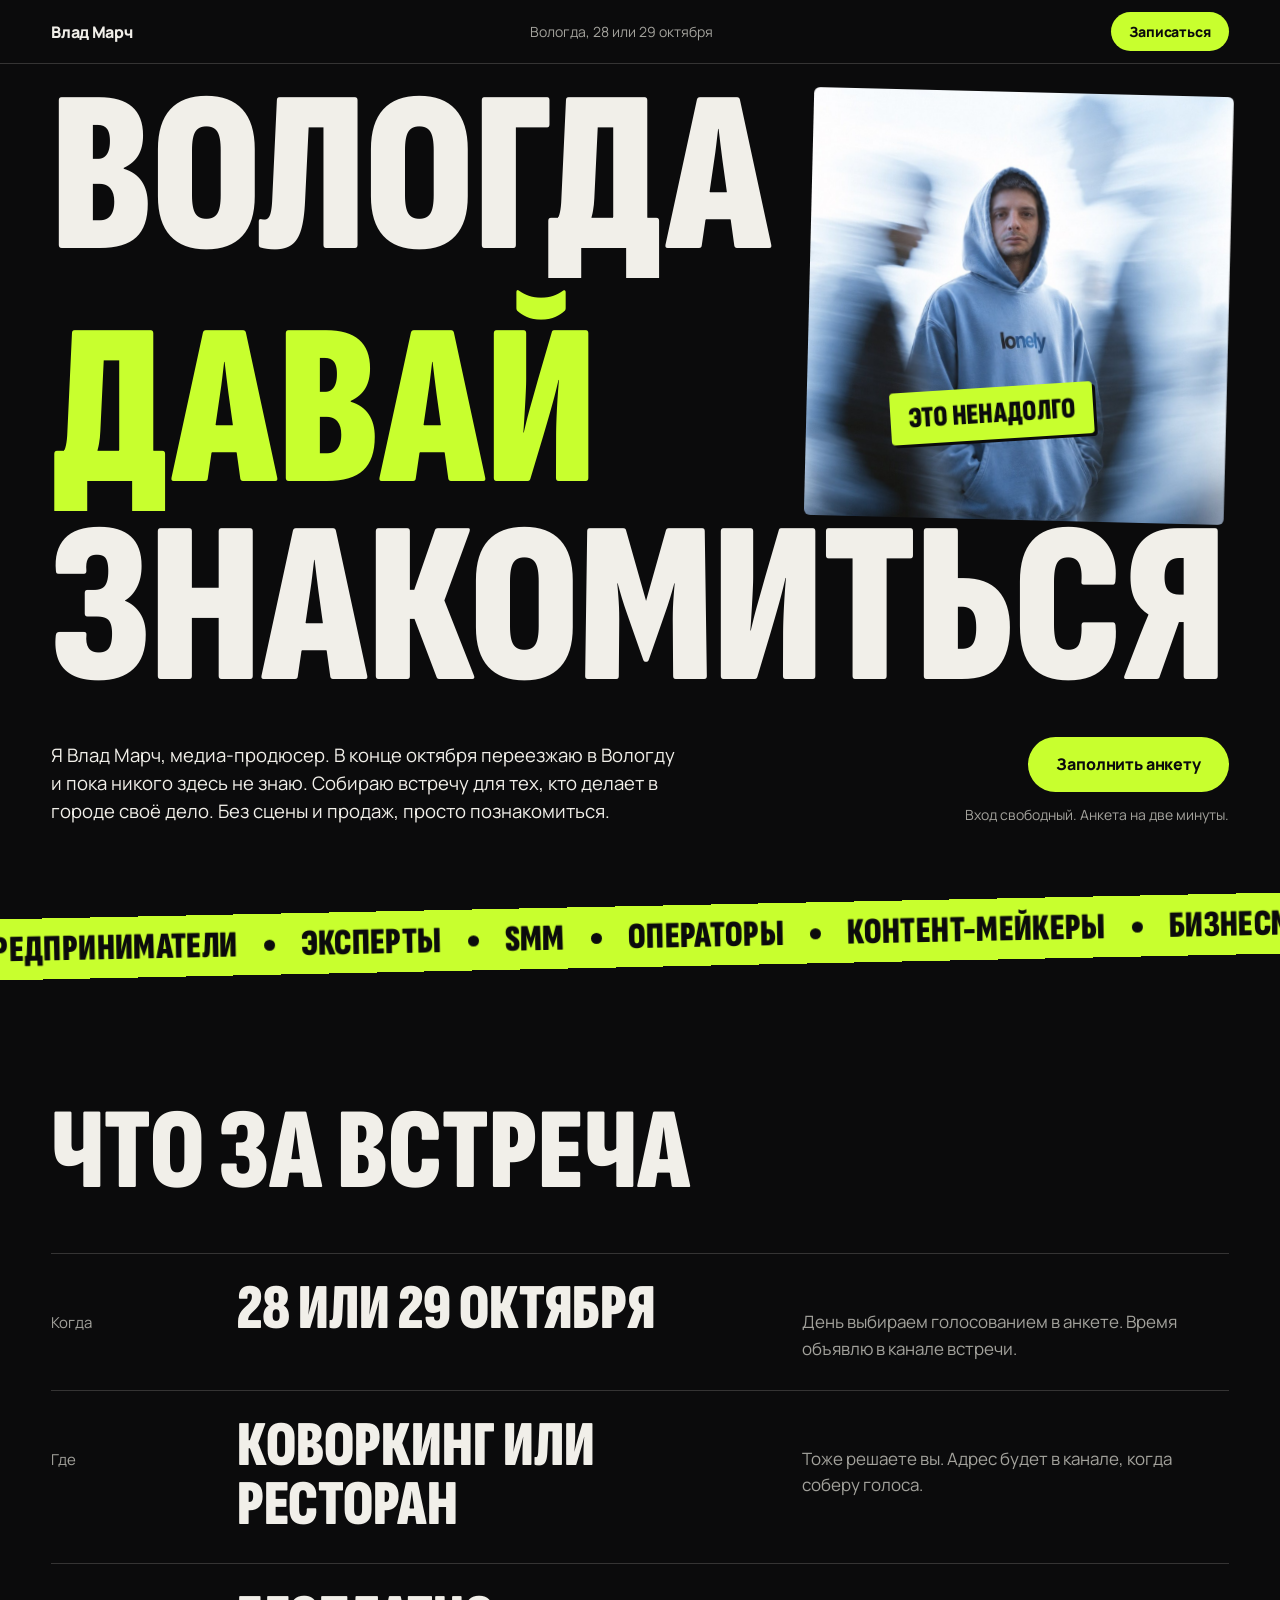
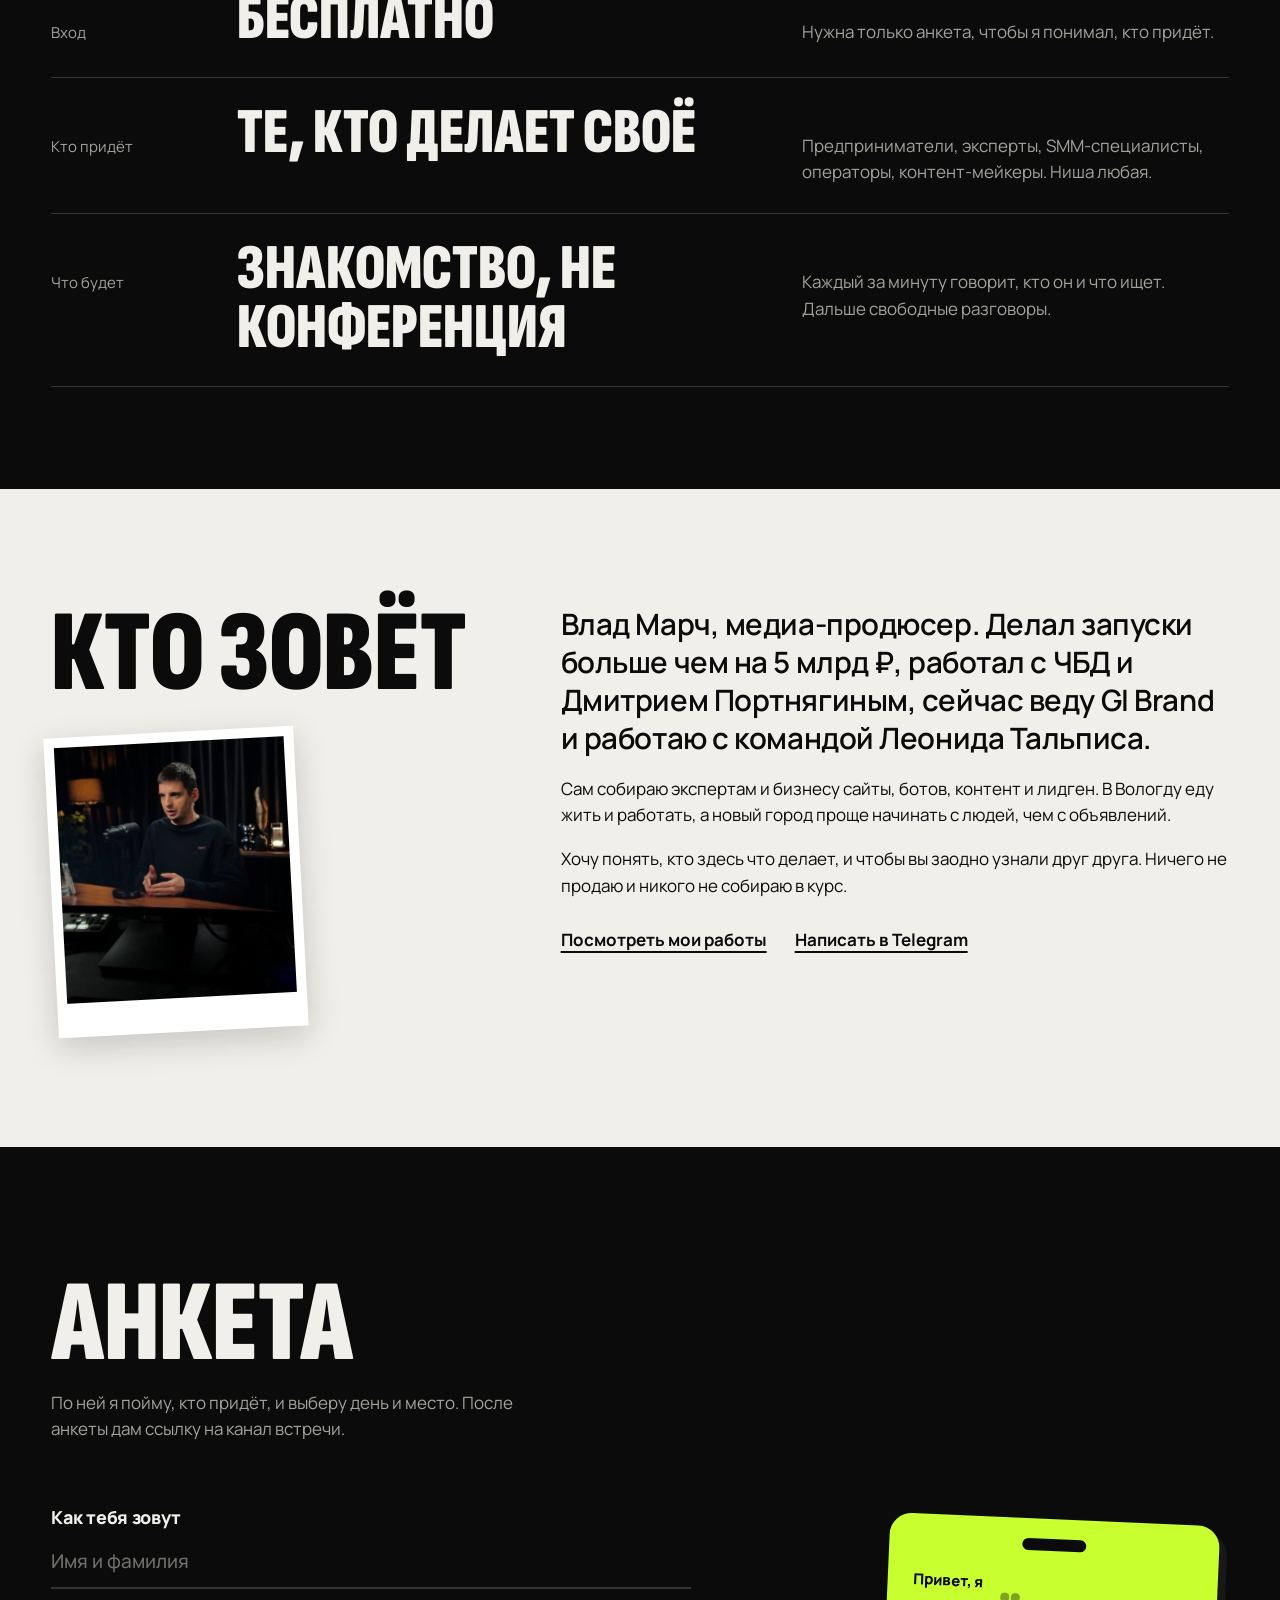
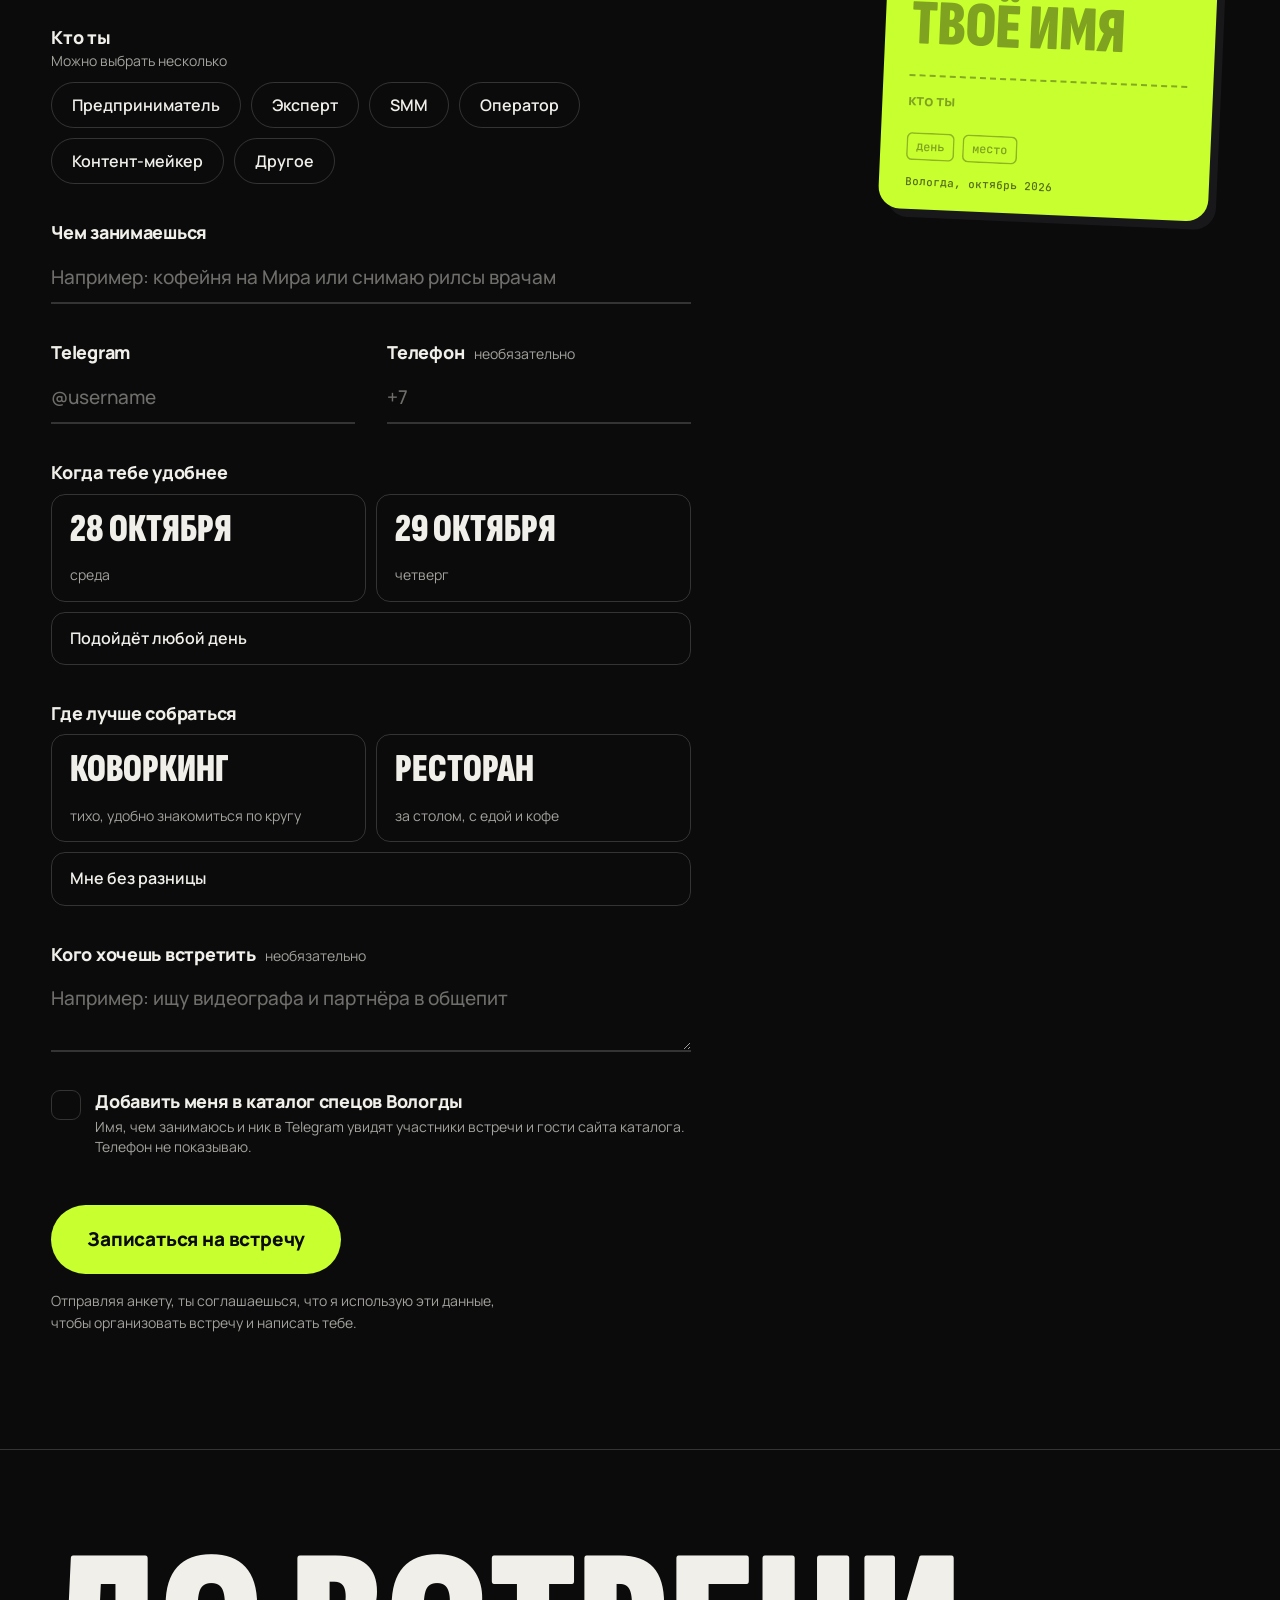
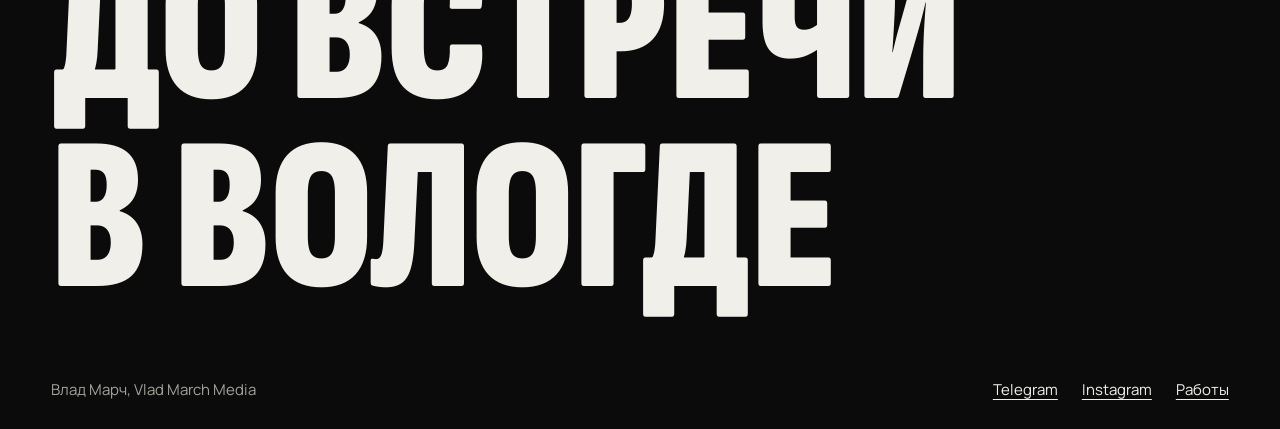
==== commit cd075961: "Согласие на каталог спецов Вологды в анкете и админке Co-Authored-By: Claude Opus 5.5 <noreply@anthr" ====
--- a/index.html
+++ b/index.html
@@ -190,6 +190,12 @@
           <textarea id="f-seek" name="seek" rows="2" placeholder="Например: ищу видеографа и партнёра в общепит" maxlength="300"></textarea>
         </div>
 
+        <label class="check">
+          <input type="checkbox" name="catalog">
+          <span class="check-box" aria-hidden="true"></span>
+          <span class="check-text"><b>Добавить меня в каталог спецов Вологды</b>Имя, чем занимаюсь и ник в Telegram увидят участники встречи и гости сайта каталога. Телефон не показываю.</span>
+        </label>
+
         <input class="hp" type="text" name="company" tabindex="-1" autocomplete="off" aria-hidden="true">
       </div>
 
--- a/style.css
+++ b/style.css
@@ -228,6 +228,17 @@
 .vote-any b { font: 600 16px/1.2 var(--body); letter-spacing: 0; text-transform: none; }
 .vote-any input:checked + span { transform: none; }
 
+.check { position: relative; display: grid; grid-template-columns: 30px minmax(0, 1fr); gap: 14px; align-items: start; cursor: pointer; }
+.check input { position: absolute; opacity: 0; width: 30px; height: 30px; margin: 0; cursor: pointer; }
+.check-box { width: 30px; height: 30px; border: 1.5px solid var(--line); border-radius: 9px; display: grid; place-items: center; transition: background .18s, border-color .18s; }
+.check-box::after { content: ""; width: 13px; height: 7px; border-left: 3px solid var(--ink); border-bottom: 3px solid var(--ink); transform: translateY(-2px) rotate(-45deg) scale(0); transition: transform .2s var(--ease); }
+.check:hover .check-box { border-color: var(--paper); }
+.check input:checked + .check-box { background: var(--lime); border-color: var(--lime); }
+.check input:checked + .check-box::after { transform: translateY(-2px) rotate(-45deg) scale(1); }
+.check input:focus-visible + .check-box { outline: 3px solid var(--lime); outline-offset: 3px; }
+.check-text { font-size: 14px; line-height: 1.45; color: var(--muted); }
+.check-text b { display: block; font: 800 clamp(17px, 1.4vw, 20px)/1.25 var(--body); letter-spacing: -.015em; color: var(--paper); margin-bottom: 4px; }
+
 /* бейдж */
 .badge-wrap { display: grid; justify-items: center; padding: 8px 0; }
 .badge {
